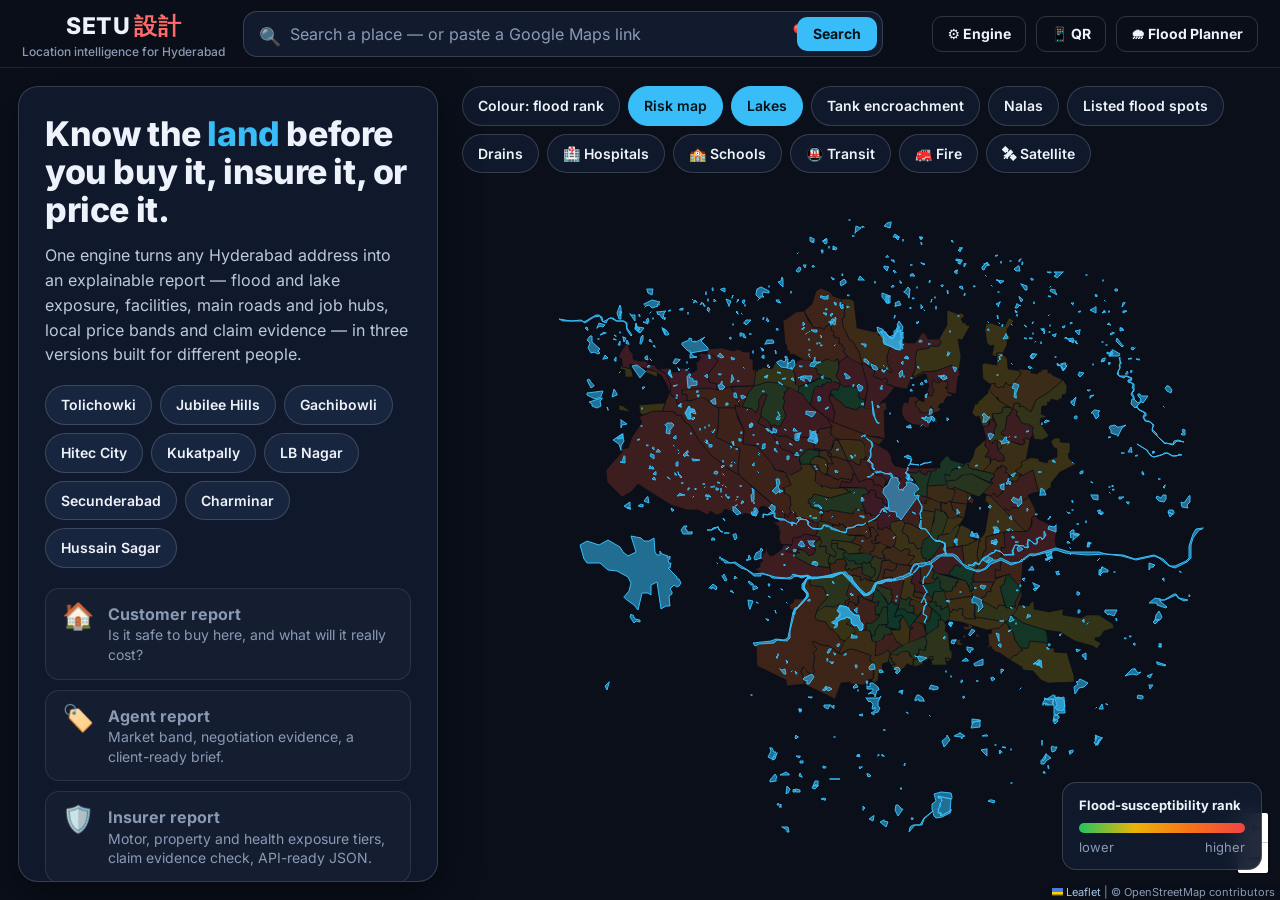
==== web/index.html @ fe23c9e9 "feat: SETU location-intelligence platform — three reports, open-data stack, imported rates - Custome" ====
<!DOCTYPE html>
<html lang="en">
<head>
<meta charset="utf-8">
<meta name="viewport" content="width=device-width, initial-scale=1">
<title>SETU — Location Intelligence for Hyderabad</title>
<meta name="description" content="Explainable flood, lake, facility and market-rate reports for any Hyderabad address — for buyers, agents and insurers.">
<link rel="stylesheet" href="vendor/leaflet.css">
<link rel="stylesheet" href="platform/styles.css">
</head>
<body>
<header class="topbar">
  <button class="logo" id="logo" aria-label="SETU home"><div><b>SETU<i>設計</i></b><span>Location intelligence for Hyderabad</span></div></button>
  <div class="search">
    <span class="ico">🔍</span>
    <input id="q" placeholder="Search a place — or paste a Google Maps link" autocomplete="off" aria-label="Search a location">
    <button class="sbtn loc" id="locBtn" title="Use my location" aria-label="Use my location">📍</button>
    <button class="sbtn go" id="goBtn">Search</button>
    <div class="sug" id="sug"></div>
  </div>
  <div class="actions">
    <button class="btn ghost sm" id="engBtn">⚙ Engine</button>
    <button class="btn ghost sm" id="qrBtn">📱 QR</button>
    <a class="btn ghost sm" href="planner.html">🌧 Flood Planner</a>
  </div>
</header>

<main class="screen">
  <div id="map" aria-label="Map"></div>
  <div class="maptools" id="maptools">
    <button class="chip" data-t="mode" data-mode="flood">Colour: flood rank</button>
    <button class="chip on" data-t="wards">Risk map</button>
    <button class="chip on" data-t="lakes">Lakes</button>
    <button class="chip" data-t="tanks">Tank encroachment</button>
    <button class="chip" data-t="nalas">Nalas</button>
    <button class="chip" data-t="spots">Listed flood spots</button>
    <button class="chip" data-t="drains">Drains</button>
    <button class="chip" data-t="hospital">🏥 Hospitals</button>
    <button class="chip" data-t="school">🏫 Schools</button>
    <button class="chip" data-t="metro">🚇 Transit</button>
    <button class="chip" data-t="fire">🚒 Fire</button>
    <button class="chip" data-t="sat">🛰 Satellite</button>
  </div>
  <div class="maplegend" id="maplegend"><b>Flood-susceptibility rank</b><div class="ramp"></div><div class="rr"><span>lower</span><span>higher</span></div></div>
  <aside class="dock" id="dock"></aside>
  <section class="report hide" id="report" aria-label="Report"></section>
</main>

<div class="modal" id="modal"><div class="mbox" id="mc"></div></div>
<div class="toast" id="toast" role="status"></div>

<script src="vendor/leaflet.js"></script>
<script src="vendor/qrcode.min.js"></script>
<script src="platform/engine.js"></script>
<script src="platform/charts.js"></script>
<script src="platform/map.js"></script>
<script src="platform/reports.js"></script>
<script src="platform/app.js"></script>
</body>
</html>
---- web/vendor/leaflet.css ----
/* required styles */

.leaflet-pane,
.leaflet-tile,
.leaflet-marker-icon,
.leaflet-marker-shadow,
.leaflet-tile-container,
.leaflet-pane > svg,
.leaflet-pane > canvas,
.leaflet-zoom-box,
.leaflet-image-layer,
.leaflet-layer {
	position: absolute;
	left: 0;
	top: 0;
	}
.leaflet-container {
	overflow: hidden;
	}
.leaflet-tile,
.leaflet-marker-icon,
.leaflet-marker-shadow {
	-webkit-user-select: none;
	   -moz-user-select: none;
	        user-select: none;
	  -webkit-user-drag: none;
	}
/* Prevents IE11 from highlighting tiles in blue */
.leaflet-tile::selection {
	background: transparent;
}
/* Safari renders non-retina tile on retina better with this, but Chrome is worse */
.leaflet-safari .leaflet-tile {
	image-rendering: -webkit-optimize-contrast;
	}
/* hack that prevents hw layers "stretching" when loading new tiles */
.leaflet-safari .leaflet-tile-container {
	width: 1600px;
	height: 1600px;
	-webkit-transform-origin: 0 0;
	}
.leaflet-marker-icon,
.leaflet-marker-shadow {
	display: block;
	}
/* .leaflet-container svg: reset svg max-width decleration shipped in Joomla! (joomla.org) 3.x */
/* .leaflet-container img: map is broken in FF if you have max-width: 100% on tiles */
.leaflet-container .leaflet-overlay-pane svg {
	max-width: none !important;
	max-height: none !important;
	}
.leaflet-container .leaflet-marker-pane img,
.leaflet-container .leaflet-shadow-pane img,
.leaflet-container .leaflet-tile-pane img,
.leaflet-container img.leaflet-image-layer,
.leaflet-container .leaflet-tile {
	max-width: none !important;
	max-height: none !important;
	width: auto;
	padding: 0;
	}

.leaflet-container img.leaflet-tile {
	/* See: https://bugs.chromium.org/p/chromium/issues/detail?id=600120 */
	mix-blend-mode: plus-lighter;
}

.leaflet-container.leaflet-touch-zoom {
	-ms-touch-action: pan-x pan-y;
	touch-action: pan-x pan-y;
	}
.leaflet-container.leaflet-touch-drag {
	-ms-touch-action: pinch-zoom;
	/* Fallback for FF which doesn't support pinch-zoom */
	touch-action: none;
	touch-action: pinch-zoom;
}
.leaflet-container.leaflet-touch-drag.leaflet-touch-zoom {
	-ms-touch-action: none;
	touch-action: none;
}
.leaflet-container {
	-webkit-tap-highlight-color: transparent;
}
.leaflet-container a {
	-webkit-tap-highlight-color: rgba(51, 181, 229, 0.4);
}
.leaflet-tile {
	filter: inherit;
	visibility: hidden;
	}
.leaflet-tile-loaded {
	visibility: inherit;
	}
.leaflet-zoom-box {
	width: 0;
	height: 0;
	-moz-box-sizing: border-box;
	     box-sizing: border-box;
	z-index: 800;
	}
/* workaround for https://bugzilla.mozilla.org/show_bug.cgi?id=888319 */
.leaflet-overlay-pane svg {
	-moz-user-select: none;
	}

.leaflet-pane         { z-index: 400; }

.leaflet-tile-pane    { z-index: 200; }
.leaflet-overlay-pane { z-index: 400; }
.leaflet-shadow-pane  { z-index: 500; }
.leaflet-marker-pane  { z-index: 600; }
.leaflet-tooltip-pane   { z-index: 650; }
.leaflet-popup-pane   { z-index: 700; }

.leaflet-map-pane canvas { z-index: 100; }
.leaflet-map-pane svg    { z-index: 200; }

.leaflet-vml-shape {
	width: 1px;
	height: 1px;
	}
.lvml {
	behavior: url(#default#VML);
	display: inline-block;
	position: absolute;
	}


/* control positioning */

.leaflet-control {
	position: relative;
	z-index: 800;
	pointer-events: visiblePainted; /* IE 9-10 doesn't have auto */
	pointer-events: auto;
	}
.leaflet-top,
.leaflet-bottom {
	position: absolute;
	z-index: 1000;
	pointer-events: none;
	}
.leaflet-top {
	top: 0;
	}
.leaflet-right {
	right: 0;
	}
.leaflet-bottom {
	bottom: 0;
	}
.leaflet-left {
	left: 0;
	}
.leaflet-control {
	float: left;
	clear: both;
	}
.leaflet-right .leaflet-control {
	float: right;
	}
.leaflet-top .leaflet-control {
	margin-top: 10px;
	}
.leaflet-bottom .leaflet-control {
	margin-bottom: 10px;
	}
.leaflet-left .leaflet-control {
	margin-left: 10px;
	}
.leaflet-right .leaflet-control {
	margin-right: 10px;
	}


/* zoom and fade animations */

.leaflet-fade-anim .leaflet-popup {
	opacity: 0;
	-webkit-transition: opacity 0.2s linear;
	   -moz-transition: opacity 0.2s linear;
	        transition: opacity 0.2s linear;
	}
.leaflet-fade-anim .leaflet-map-pane .leaflet-popup {
	opacity: 1;
	}
.leaflet-zoom-animated {
	-webkit-transform-origin: 0 0;
	    -ms-transform-origin: 0 0;
	        transform-origin: 0 0;
	}
svg.leaflet-zoom-animated {
	will-change: transform;
}

.leaflet-zoom-anim .leaflet-zoom-animated {
	-webkit-transition: -webkit-transform 0.25s cubic-bezier(0,0,0.25,1);
	   -moz-transition:    -moz-transform 0.25s cubic-bezier(0,0,0.25,1);
	        transition:         transform 0.25s cubic-bezier(0,0,0.25,1);
	}
.leaflet-zoom-anim .leaflet-tile,
.leaflet-pan-anim .leaflet-tile {
	-webkit-transition: none;
	   -moz-transition: none;
	        transition: none;
	}

.leaflet-zoom-anim .leaflet-zoom-hide {
	visibility: hidden;
	}


/* cursors */

.leaflet-interactive {
	cursor: pointer;
	}
.leaflet-grab {
	cursor: -webkit-grab;
	cursor:    -moz-grab;
	cursor:         grab;
	}
.leaflet-crosshair,
.leaflet-crosshair .leaflet-interactive {
	cursor: crosshair;
	}
.leaflet-popup-pane,
.leaflet-control {
	cursor: auto;
	}
.leaflet-dragging .leaflet-grab,
.leaflet-dragging .leaflet-grab .leaflet-interactive,
.leaflet-dragging .leaflet-marker-draggable {
	cursor: move;
	cursor: -webkit-grabbing;
	cursor:    -moz-grabbing;
	cursor:         grabbing;
	}

/* marker & overlays interactivity */
.leaflet-marker-icon,
.leaflet-marker-shadow,
.leaflet-image-layer,
.leaflet-pane > svg path,
.leaflet-tile-container {
	pointer-events: none;
	}

.leaflet-marker-icon.leaflet-interactive,
.leaflet-image-layer.leaflet-interactive,
.leaflet-pane > svg path.leaflet-interactive,
svg.leaflet-image-layer.leaflet-interactive path {
	pointer-events: visiblePainted; /* IE 9-10 doesn't have auto */
	pointer-events: auto;
	}

/* visual tweaks */

.leaflet-container {
	background: #ddd;
	outline-offset: 1px;
	}
.leaflet-container a {
	color: #0078A8;
	}
.leaflet-zoom-box {
	border: 2px dotted #38f;
	background: rgba(255,255,255,0.5);
	}


/* general typography */
.leaflet-container {
	font-family: "Helvetica Neue", Arial, Helvetica, sans-serif;
	font-size: 12px;
	font-size: 0.75rem;
	line-height: 1.5;
	}


/* general toolbar styles */

.leaflet-bar {
	box-shadow: 0 1px 5px rgba(0,0,0,0.65);
	border-radius: 4px;
	}
.leaflet-bar a {
	background-color: #fff;
	border-bottom: 1px solid #ccc;
	width: 26px;
	height: 26px;
	line-height: 26px;
	display: block;
	text-align: center;
	text-decoration: none;
	color: black;
	}
.leaflet-bar a,
.leaflet-control-layers-toggle {
	background-position: 50% 50%;
	background-repeat: no-repeat;
	display: block;
	}
.leaflet-bar a:hover,
.leaflet-bar a:focus {
	background-color: #f4f4f4;
	}
.leaflet-bar a:first-child {
	border-top-left-radius: 4px;
	border-top-right-radius: 4px;
	}
.leaflet-bar a:last-child {
	border-bottom-left-radius: 4px;
	border-bottom-right-radius: 4px;
	border-bottom: none;
	}
.leaflet-bar a.leaflet-disabled {
	cursor: default;
	background-color: #f4f4f4;
	color: #bbb;
	}

.leaflet-touch .leaflet-bar a {
	width: 30px;
	height: 30px;
	line-height: 30px;
	}
.leaflet-touch .leaflet-bar a:first-child {
	border-top-left-radius: 2px;
	border-top-right-radius: 2px;
	}
.leaflet-touch .leaflet-bar a:last-child {
	border-bottom-left-radius: 2px;
	border-bottom-right-radius: 2px;
	}

/* zoom control */

.leaflet-control-zoom-in,
.leaflet-control-zoom-out {
	font: bold 18px 'Lucida Console', Monaco, monospace;
	text-indent: 1px;
	}

.leaflet-touch .leaflet-control-zoom-in, .leaflet-touch .leaflet-control-zoom-out  {
	font-size: 22px;
	}


/* layers control */

.leaflet-control-layers {
	box-shadow: 0 1px 5px rgba(0,0,0,0.4);
	background: #fff;
	border-radius: 5px;
	}
.leaflet-control-layers-toggle {
	background-image: url(images/layers.png);
	width: 36px;
	height: 36px;
	}
.leaflet-retina .leaflet-control-layers-toggle {
	background-image: url(images/layers-2x.png);
	background-size: 26px 26px;
	}
.leaflet-touch .leaflet-control-layers-toggle {
	width: 44px;
	height: 44px;
	}
.leaflet-control-layers .leaflet-control-layers-list,
.leaflet-control-layers-expanded .leaflet-control-layers-toggle {
	display: none;
	}
.leaflet-control-layers-expanded .leaflet-control-layers-list {
	display: block;
	position: relative;
	}
.leaflet-control-layers-expanded {
	padding: 6px 10px 6px 6px;
	color: #333;
	background: #fff;
	}
.leaflet-control-layers-scrollbar {
	overflow-y: scroll;
	overflow-x: hidden;
	padding-right: 5px;
	}
.leaflet-control-layers-selector {
	margin-top: 2px;
	position: relative;
	top: 1px;
	}
.leaflet-control-layers label {
	display: block;
	font-size: 13px;
	font-size: 1.08333em;
	}
.leaflet-control-layers-separator {
	height: 0;
	border-top: 1px solid #ddd;
	margin: 5px -10px 5px -6px;
	}

/* Default icon URLs */
.leaflet-default-icon-path { /* used only in path-guessing heuristic, see L.Icon.Default */
	background-image: url(images/marker-icon.png);
	}


/* attribution and scale controls */

.leaflet-container .leaflet-control-attribution {
	background: #fff;
	background: rgba(255, 255, 255, 0.8);
	margin: 0;
	}
.leaflet-control-attribution,
.leaflet-control-scale-line {
	padding: 0 5px;
	color: #333;
	line-height: 1.4;
	}
.leaflet-control-attribution a {
	text-decoration: none;
	}
.leaflet-control-attribution a:hover,
.leaflet-control-attribution a:focus {
	text-decoration: underline;
	}
.leaflet-attribution-flag {
	display: inline !important;
	vertical-align: baseline !important;
	width: 1em;
	height: 0.6669em;
	}
.leaflet-left .leaflet-control-scale {
	margin-left: 5px;
	}
.leaflet-bottom .leaflet-control-scale {
	margin-bottom: 5px;
	}
.leaflet-control-scale-line {
	border: 2px solid #777;
	border-top: none;
	line-height: 1.1;
	padding: 2px 5px 1px;
	white-space: nowrap;
	-moz-box-sizing: border-box;
	     box-sizing: border-box;
	background: rgba(255, 255, 255, 0.8);
	text-shadow: 1px 1px #fff;
	}
.leaflet-control-scale-line:not(:first-child) {
	border-top: 2px solid #777;
	border-bottom: none;
	margin-top: -2px;
	}
.leaflet-control-scale-line:not(:first-child):not(:last-child) {
	border-bottom: 2px solid #777;
	}

.leaflet-touch .leaflet-control-attribution,
.leaflet-touch .leaflet-control-layers,
.leaflet-touch .leaflet-bar {
	box-shadow: none;
	}
.leaflet-touch .leaflet-control-layers,
.leaflet-touch .leaflet-bar {
	border: 2px solid rgba(0,0,0,0.2);
	background-clip: padding-box;
	}


/* popup */

.leaflet-popup {
	position: absolute;
	text-align: center;
	margin-bottom: 20px;
	}
.leaflet-popup-content-wrapper {
	padding: 1px;
	text-align: left;
	border-radius: 12px;
	}
.leaflet-popup-content {
	margin: 13px 24px 13px 20px;
	line-height: 1.3;
	font-size: 13px;
	font-size: 1.08333em;
	min-height: 1px;
	}
.leaflet-popup-content p {
	margin: 17px 0;
	margin: 1.3em 0;
	}
.leaflet-popup-tip-container {
	width: 40px;
	height: 20px;
	position: absolute;
	left: 50%;
	margin-top: -1px;
	margin-left: -20px;
	overflow: hidden;
	pointer-events: none;
	}
.leaflet-popup-tip {
	width: 17px;
	height: 17px;
	padding: 1px;

	margin: -10px auto 0;
	pointer-events: auto;

	-webkit-transform: rotate(45deg);
	   -moz-transform: rotate(45deg);
	    -ms-transform: rotate(45deg);
	        transform: rotate(45deg);
	}
.leaflet-popup-content-wrapper,
.leaflet-popup-tip {
	background: white;
	color: #333;
	box-shadow: 0 3px 14px rgba(0,0,0,0.4);
	}
.leaflet-container a.leaflet-popup-close-button {
	position: absolute;
	top: 0;
	right: 0;
	border: none;
	text-align: center;
	width: 24px;
	height: 24px;
	font: 16px/24px Tahoma, Verdana, sans-serif;
	color: #757575;
	text-decoration: none;
	background: transparent;
	}
.leaflet-container a.leaflet-popup-close-button:hover,
.leaflet-container a.leaflet-popup-close-button:focus {
	color: #585858;
	}
.leaflet-popup-scrolled {
	overflow: auto;
	}

.leaflet-oldie .leaflet-popup-content-wrapper {
	-ms-zoom: 1;
	}
.leaflet-oldie .leaflet-popup-tip {
	width: 24px;
	margin: 0 auto;

	-ms-filter: "progid:DXImageTransform.Microsoft.Matrix(M11=0.70710678, M12=0.70710678, M21=-0.70710678, M22=0.70710678)";
	filter: progid:DXImageTransform.Microsoft.Matrix(M11=0.70710678, M12=0.70710678, M21=-0.70710678, M22=0.70710678);
	}

.leaflet-oldie .leaflet-control-zoom,
.leaflet-oldie .leaflet-control-layers,
.leaflet-oldie .leaflet-popup-content-wrapper,
.leaflet-oldie .leaflet-popup-tip {
	border: 1px solid #999;
	}


/* div icon */

.leaflet-div-icon {
	background: #fff;
	border: 1px solid #666;
	}


/* Tooltip */
/* Base styles for the element that has a tooltip */
.leaflet-tooltip {
	position: absolute;
	padding: 6px;
	background-color: #fff;
	border: 1px solid #fff;
	border-radius: 3px;
	color: #222;
	white-space: nowrap;
	-webkit-user-select: none;
	-moz-user-select: none;
	-ms-user-select: none;
	user-select: none;
	pointer-events: none;
	box-shadow: 0 1px 3px rgba(0,0,0,0.4);
	}
.leaflet-tooltip.leaflet-interactive {
	cursor: pointer;
	pointer-events: auto;
	}
.leaflet-tooltip-top:before,
.leaflet-tooltip-bottom:before,
.leaflet-tooltip-left:before,
.leaflet-tooltip-right:before {
	position: absolute;
	pointer-events: none;
	border: 6px solid transparent;
	background: transparent;
	content: "";
	}

/* Directions */

.leaflet-tooltip-bottom {
	margin-top: 6px;
}
.leaflet-tooltip-top {
	margin-top: -6px;
}
.leaflet-tooltip-bottom:before,
.leaflet-tooltip-top:before {
	left: 50%;
	margin-left: -6px;
	}
.leaflet-tooltip-top:before {
	bottom: 0;
	margin-bottom: -12px;
	border-top-color: #fff;
	}
.leaflet-tooltip-bottom:before {
	top: 0;
	margin-top: -12px;
	margin-left: -6px;
	border-bottom-color: #fff;
	}
.leaflet-tooltip-left {
	margin-left: -6px;
}
.leaflet-tooltip-right {
	margin-left: 6px;
}
.leaflet-tooltip-left:before,
.leaflet-tooltip-right:before {
	top: 50%;
	margin-top: -6px;
	}
.leaflet-tooltip-left:before {
	right: 0;
	margin-right: -12px;
	border-left-color: #fff;
	}
.leaflet-tooltip-right:before {
	left: 0;
	margin-left: -12px;
	border-right-color: #fff;
	}

/* Printing */

@media print {
	/* Prevent printers from removing background-images of controls. */
	.leaflet-control {
		-webkit-print-color-adjust: exact;
		print-color-adjust: exact;
		}
	}
---- web/platform/styles.css ----
@font-face{font-family:'Inter';font-style:normal;font-weight:100 900;font-display:swap;src:url(../vendor/fonts/inter-latin.woff2) format('woff2')}
:root{
  --bg:#0a0f1a;--bg2:#0e1524;--surface:#121b2e;--surface2:#18253f;--surface3:#1e2d4a;
  --line:rgba(255,255,255,.09);--line2:rgba(255,255,255,.16);
  --text:#eef3fb;--text2:#bcc8dc;--muted:#8a9ab5;
  --accent:#38bdf8;--accent-d:#0ea5e9;--brand:#ff6b6b;
  --a:#22c55e;--b:#a3e635;--c:#eab308;--d:#f97316;--e:#ef4444;
  --shadow:0 12px 40px rgba(0,0,0,.45);--r:16px;--r2:12px;
  --font:'Inter',system-ui,-apple-system,'Segoe UI',Roboto,sans-serif;
}
*{box-sizing:border-box;margin:0;padding:0}
html,body{height:100%}
body{background:var(--bg);color:var(--text);font-family:var(--font);font-size:16px;line-height:1.55;-webkit-font-smoothing:antialiased;overflow:hidden}
button,input,select,textarea{font:inherit;color:inherit}
a{color:var(--accent)}
.tnum{font-variant-numeric:tabular-nums}
.hide{display:none!important}

/* ---------- top bar ---------- */
.topbar{height:68px;display:flex;align-items:center;gap:18px;padding:0 22px;background:rgba(10,15,26,.92);backdrop-filter:blur(14px);border-bottom:1px solid var(--line);position:relative;z-index:50}
.logo{display:flex;align-items:center;gap:10px;text-decoration:none;color:var(--text);flex-shrink:0;cursor:pointer;background:none;border:none}
.logo b{font-size:23px;font-weight:800;letter-spacing:.5px}
.logo b i{font-style:normal;color:var(--brand);font-weight:600;margin-left:4px}
.logo span{display:block;font-size:12px;color:var(--muted);font-weight:500;line-height:1.1}
.search{position:relative;flex:1;max-width:640px}
.search input{width:100%;height:46px;border-radius:14px;border:1px solid var(--line2);background:var(--surface);padding:0 108px 0 46px;font-size:16px;transition:border-color .15s,box-shadow .15s}
.search input::placeholder{color:var(--muted)}
.search input:focus{outline:none;border-color:var(--accent);box-shadow:0 0 0 4px rgba(56,189,248,.16)}
.search .ico{position:absolute;left:16px;top:12px;font-size:18px;opacity:.75}
.search .sbtn{position:absolute;top:6px;height:34px;border:none;border-radius:10px;cursor:pointer;font-weight:700;font-size:14px}
.search .go{right:6px;background:var(--accent);color:#04121b;padding:0 16px}
.search .loc{right:68px;background:transparent;font-size:18px;width:34px}
.sug{position:absolute;left:0;right:0;top:calc(100% + 8px);background:var(--surface);border:1px solid var(--line2);border-radius:14px;box-shadow:var(--shadow);overflow:hidden;display:none;z-index:60}
.sug.show{display:block}
.sughint{padding:12px 16px;font-size:13.5px;color:var(--c);background:rgba(234,179,8,.08);border-bottom:1px solid var(--line);line-height:1.45}
.sug button{display:flex;width:100%;justify-content:space-between;gap:12px;align-items:baseline;padding:12px 16px;border:none;background:none;text-align:left;cursor:pointer;border-bottom:1px solid var(--line)}
.sug button:last-child{border-bottom:none}
.sug button:hover,.sug button.on{background:var(--surface2)}
.sug .m{font-weight:600;font-size:15px}.sug .s{color:var(--muted);font-size:13px;white-space:nowrap;overflow:hidden;text-overflow:ellipsis;max-width:55%}
.actions{display:flex;gap:10px;margin-left:auto}
.btn{display:inline-flex;align-items:center;justify-content:center;gap:8px;height:44px;padding:0 20px;border-radius:12px;border:1px solid transparent;background:var(--accent);color:#04121b;font-weight:700;font-size:15px;cursor:pointer;text-decoration:none;transition:transform .12s,filter .15s,background .15s;white-space:nowrap}
.btn:hover{filter:brightness(1.08);transform:translateY(-1px)}
.btn:active{transform:none}
.btn.ghost{background:transparent;color:var(--text);border-color:var(--line2)}
.btn.ghost:hover{background:var(--surface2)}
.btn.pay{background:linear-gradient(135deg,#22c55e,#16a34a);color:#04140a}
.btn.sm{height:36px;padding:0 14px;font-size:14px;border-radius:10px}
.btn.block{width:100%}
.btn[disabled]{opacity:.5;pointer-events:none}

/* ---------- explore screen ---------- */
.screen{height:calc(100vh - 68px);position:relative}
#map{position:absolute;inset:0;background:#0a0f1a;z-index:0;isolation:isolate}
.leaflet-container{background:#0a0f1a;font-family:var(--font)}
.leaflet-tile-pane{filter:invert(1) hue-rotate(180deg) brightness(.85) contrast(.95) saturate(.75)}
.leaflet-tile-pane.sat{filter:none}
.leaflet-control-attribution{background:rgba(10,15,26,.75)!important;color:#8a9ab5!important;font-size:11px!important}
.leaflet-control-attribution a{color:#a5c4e6!important}
.leaflet-tooltip{background:rgba(8,14,26,.94);color:#fff;border:1px solid rgba(56,189,248,.6);border-radius:9px;font-size:13px;font-weight:600;padding:6px 10px;box-shadow:none}
.leaflet-tooltip:before{display:none}
.pin{width:30px;height:30px;border-radius:50% 50% 50% 0;background:var(--accent);transform:rotate(-45deg);border:3px solid #fff;box-shadow:0 6px 18px rgba(0,0,0,.55);position:relative}
.pin::after{content:'';position:absolute;inset:7px;background:#04121b;border-radius:50%}
.gtip{position:absolute;pointer-events:none;background:rgba(8,14,26,.94);border:1px solid rgba(56,189,248,.6);border-radius:9px;padding:6px 10px;font-size:13px;font-weight:600;z-index:5;display:none;white-space:nowrap}

.dock{position:absolute;left:18px;top:18px;bottom:18px;width:420px;z-index:20;display:flex;flex-direction:column;gap:14px;pointer-events:none}
.dock>*{pointer-events:auto}
.panel{background:rgba(18,27,46,.94);backdrop-filter:blur(16px);border:1px solid var(--line2);border-radius:20px;box-shadow:var(--shadow);overflow:hidden}
.panel.scroll{overflow-y:auto;max-height:100%}
.panel.scroll::-webkit-scrollbar{width:8px}.panel.scroll::-webkit-scrollbar-thumb{background:#2a3b5c;border-radius:6px}
.intro{padding:28px 26px}
.intro h1{font-size:34px;line-height:1.12;font-weight:800;letter-spacing:-.4px;margin-bottom:14px}
.intro h1 em{font-style:normal;color:var(--accent)}
.intro p{color:var(--text2);font-size:16px;margin-bottom:18px}
.chips{display:flex;flex-wrap:wrap;gap:8px}
.chip{border:1px solid var(--line2);background:var(--surface2);color:var(--text);border-radius:999px;padding:8px 15px;font-size:14px;font-weight:600;cursor:pointer;transition:border-color .15s,background .15s}
.chip:hover{border-color:var(--accent);background:var(--surface3)}
.chip.on{background:var(--accent);border-color:var(--accent);color:#04121b}
.who{display:grid;gap:10px;margin-top:20px}
.who div{display:flex;gap:14px;align-items:flex-start;padding:14px 16px;border:1px solid var(--line);border-radius:14px;background:rgba(255,255,255,.025)}
.who .e{font-size:26px;line-height:1}
.who b{display:block;font-size:16px}.who span{color:var(--muted);font-size:14px;line-height:1.4}

.lc{padding:24px 24px 22px}
.lc .eyebrow{color:var(--muted);font-size:13px;font-weight:600;letter-spacing:.06em;text-transform:uppercase}
.lc h2{font-size:26px;line-height:1.2;font-weight:800;margin:6px 0 4px;letter-spacing:-.2px}
.lc .sub{color:var(--text2);font-size:15px}
.lc .row{display:grid;grid-template-columns:repeat(3,1fr);gap:10px;margin:20px 0}
.kpi{background:var(--surface2);border:1px solid var(--line);border-radius:14px;padding:14px 12px;text-align:center}
.kpi .l{font-size:12.5px;color:var(--muted);font-weight:600;letter-spacing:.04em;text-transform:uppercase}
.kpi .v{font-size:32px;font-weight:800;line-height:1.15;margin:4px 0 2px}
.kpi .t{font-size:13.5px;color:var(--text2)}
.kpi .v.sm{font-size:26px;padding-top:4px}
.reports{display:grid;gap:10px;margin-top:6px}
.rbtn{display:flex;align-items:center;gap:14px;padding:15px 16px;border-radius:14px;border:1px solid var(--line2);background:var(--surface2);cursor:pointer;text-align:left;transition:border-color .15s,transform .12s,background .15s;width:100%}
.rbtn:hover{border-color:var(--accent);background:var(--surface3);transform:translateY(-1px)}
.rbtn .e{font-size:28px;width:44px;height:44px;border-radius:12px;background:rgba(56,189,248,.12);display:grid;place-items:center;flex-shrink:0}
.rbtn b{display:block;font-size:17px}.rbtn span{font-size:14px;color:var(--muted)}
.rbtn .p{margin-left:auto;font-weight:800;font-size:16px;color:var(--accent);white-space:nowrap}
.maptools{position:absolute;left:462px;right:18px;top:18px;z-index:20;display:flex;gap:8px;flex-wrap:wrap;justify-content:flex-start}
.maptools .chip{background:rgba(18,27,46,.92);backdrop-filter:blur(10px)}
.maptools .chip.on{background:var(--accent);border-color:var(--accent);color:#04121b}
.maplegend{position:absolute;right:18px;bottom:30px;z-index:20;background:rgba(18,27,46,.92);backdrop-filter:blur(10px);border:1px solid var(--line2);border-radius:14px;padding:12px 16px;font-size:13px;min-width:200px}
.maplegend .ramp{height:10px;border-radius:5px;background:linear-gradient(90deg,#22c55e,#eab308,#f97316,#ef4444);margin:8px 0 4px}
.maplegend .rr{display:flex;justify-content:space-between;color:var(--muted)}
.src-note{font-size:12.5px;color:var(--muted);margin-top:14px;display:flex;gap:6px;align-items:center}
.dot{width:8px;height:8px;border-radius:50%;display:inline-block}
.tA{color:var(--a)}.tB{color:var(--b)}.tC{color:var(--c)}.tD{color:var(--d)}.tE{color:var(--e)}
.bgA{background:var(--a)}.bgB{background:var(--b)}.bgC{background:var(--c)}.bgD{background:var(--d)}.bgE{background:var(--e)}

/* ---------- report screen ---------- */
.report{position:absolute;inset:0;background:var(--bg);overflow-y:auto;z-index:40}
.report::-webkit-scrollbar{width:10px}.report::-webkit-scrollbar-thumb{background:#2a3b5c;border-radius:6px}
.rhead{position:sticky;top:0;z-index:30;background:var(--bg);border-bottom:1px solid var(--line)}
.rhead .rin{max-width:1240px;margin:0 auto;padding:14px 28px;display:flex;align-items:center;gap:20px;flex-wrap:wrap}
.rhead h1{font-size:21px;font-weight:800;line-height:1.2}
.rhead .loc{color:var(--muted);font-size:14px}
.tabs{display:flex;gap:6px;background:var(--surface);border:1px solid var(--line);border-radius:14px;padding:5px;margin-left:auto}
.tabs button{border:none;background:none;padding:10px 20px;border-radius:10px;font-size:15px;font-weight:700;color:var(--muted);cursor:pointer;transition:background .15s,color .15s;white-space:nowrap}
.tabs button:hover{color:var(--text)}
.tabs button.on{background:var(--accent);color:#04121b}
.rbody{max-width:1240px;margin:0 auto;padding:28px 28px 90px}
.hero{display:grid;grid-template-columns:1.25fr 1fr;gap:22px;margin-bottom:22px}
.card{background:var(--surface);border:1px solid var(--line);border-radius:var(--r);padding:24px 26px}
.card.flat{background:transparent}
.card h3{font-size:19px;font-weight:800;margin-bottom:4px;letter-spacing:-.1px}
.card .lead{color:var(--muted);font-size:14.5px;margin-bottom:18px}
.grid2{display:grid;grid-template-columns:1fr 1fr;gap:22px;margin-bottom:22px}
.grid3{display:grid;grid-template-columns:repeat(3,1fr);gap:16px;margin-bottom:22px}
.verdict{border-radius:var(--r);padding:26px 28px;border:1px solid;display:flex;flex-direction:column;justify-content:center}
.verdict.green{background:linear-gradient(135deg,rgba(34,197,94,.14),rgba(34,197,94,.04));border-color:rgba(34,197,94,.5)}
.verdict.amber{background:linear-gradient(135deg,rgba(234,179,8,.14),rgba(234,179,8,.04));border-color:rgba(234,179,8,.5)}
.verdict.red{background:linear-gradient(135deg,rgba(239,68,68,.16),rgba(239,68,68,.04));border-color:rgba(239,68,68,.55)}
.verdict>.k{font-size:13px;font-weight:700;letter-spacing:.08em;text-transform:uppercase;color:var(--text2)}
.verdict h2{font-size:38px;line-height:1.1;font-weight:800;margin:8px 0 10px;letter-spacing:-.6px}
.verdict.green h2{color:var(--a)}.verdict.amber h2{color:var(--c)}.verdict.red h2{color:var(--e)}
.verdict p{font-size:17px;color:var(--text);max-width:560px}
.gaugebox{display:flex;flex-direction:column;align-items:center;justify-content:center;text-align:center}
.gaugebox svg{width:100%;max-width:340px;height:auto}
.gaugebox .cap{font-size:14px;color:var(--muted);margin-top:4px}
.kv{display:flex;justify-content:space-between;gap:16px;padding:11px 0;border-bottom:1px solid var(--line);font-size:15.5px}
.kv:last-child{border-bottom:none}
.kv .k{color:var(--text2)}.kv .v{font-weight:700;text-align:right}
.flag{display:flex;gap:14px;padding:16px 0;border-bottom:1px solid var(--line)}
.flag:last-child{border-bottom:none;padding-bottom:0}.flag:first-child{padding-top:0}
.flag .ic{width:36px;height:36px;border-radius:10px;display:grid;place-items:center;flex-shrink:0;font-size:18px}
.flag .ic.red{background:rgba(239,68,68,.15)}.flag .ic.amber{background:rgba(234,179,8,.15)}.flag .ic.green{background:rgba(34,197,94,.15)}
.flag b{font-size:16.5px;display:block;margin-bottom:2px}.flag p{font-size:15px;color:var(--text2)}
.frow{padding:14px 0;border-bottom:1px solid var(--line)}.frow:last-child{border-bottom:none}
.frow .t{display:flex;justify-content:space-between;align-items:center;gap:12px;font-size:15.5px;font-weight:700}
.bar{height:9px;border-radius:6px;background:var(--surface3);margin:9px 0 7px;overflow:hidden}
.bar i{display:block;height:100%;border-radius:6px;background:linear-gradient(90deg,var(--a),var(--c),var(--d),var(--e))}
.bar.good i{background:linear-gradient(90deg,var(--e),var(--c),var(--a))}
.frow .n{font-size:14px;color:var(--muted);line-height:1.45}
.frow .n em{font-style:normal;color:#9db0cf}
.st{font-size:11.5px;font-weight:700;letter-spacing:.05em;text-transform:uppercase;padding:3px 9px;border-radius:999px;border:1px solid;white-space:nowrap}
.st.validated{color:var(--a);border-color:rgba(34,197,94,.55)}.st.modelled{color:var(--accent);border-color:rgba(56,189,248,.55)}.st.indicative{color:var(--c);border-color:rgba(234,179,8,.55)}
.st.official{color:#c4b5fd;border-color:rgba(167,139,250,.6)}
.legend-note{font-size:13.5px;color:var(--muted);margin-top:14px;line-height:1.5}
.fac{display:grid;grid-template-columns:34px 1fr auto;gap:2px 14px;align-items:center;padding:11px 0;border-bottom:1px solid var(--line)}
.fac:last-child{border-bottom:none}
.fac .ic{font-size:21px;grid-row:1/3}.fac .a{font-weight:600;font-size:15.5px}.fac .d{font-weight:800;font-size:16px;color:var(--accent)}.fac .n{grid-column:2/4;font-size:13.5px;color:var(--muted)}
.tiersrow{display:grid;grid-template-columns:repeat(3,1fr);gap:16px;margin-bottom:22px}
.tier{background:var(--surface);border:1px solid var(--line);border-radius:var(--r);padding:20px;text-align:center}
.tier .l{font-size:13px;color:var(--muted);font-weight:700;letter-spacing:.06em;text-transform:uppercase}
.tier .big{font-size:64px;font-weight:900;line-height:1.05;margin:6px 0 2px}
.tier .t{font-size:15.5px;font-weight:600}.tier .x{font-size:13.5px;color:var(--muted);margin-top:6px}
.callout{border-radius:14px;padding:16px 18px;font-size:15px;border:1px solid var(--line2);background:rgba(56,189,248,.07);color:var(--text2);line-height:1.55}
.callout b{color:var(--text)}
.callout.warn{background:rgba(234,179,8,.08);border-color:rgba(234,179,8,.4)}
.in{width:100%;height:46px;border-radius:12px;border:1px solid var(--line2);background:var(--bg2);padding:0 14px;font-size:16px}
.in:focus{outline:none;border-color:var(--accent);box-shadow:0 0 0 4px rgba(56,189,248,.14)}
select.in{padding-right:8px}
label.f{display:block;font-size:13.5px;font-weight:600;color:var(--text2);margin:14px 0 6px}
.row2{display:grid;grid-template-columns:1fr 1fr;gap:14px}
.row3{display:grid;grid-template-columns:1fr 1fr 1fr;gap:14px}
.result{border-radius:14px;padding:18px 20px;margin-top:18px;border:1px solid}
.result.green{background:rgba(34,197,94,.09);border-color:rgba(34,197,94,.5)}.result.amber{background:rgba(234,179,8,.09);border-color:rgba(234,179,8,.5)}.result.red{background:rgba(239,68,68,.1);border-color:rgba(239,68,68,.55)}
.result h4{font-size:20px;font-weight:800;margin-bottom:8px}
.result .ck{display:flex;gap:10px;padding:5px 0;font-size:15px}
.cost{width:100%;border-collapse:collapse;font-size:15.5px;margin-top:6px}
.cost td{padding:10px 0;border-bottom:1px solid var(--line)}.cost td:last-child{text-align:right;font-weight:700}
.cost tr.total td{border-top:2px solid var(--line2);border-bottom:none;font-size:18px;font-weight:800;padding-top:14px}
.ai{background:linear-gradient(180deg,rgba(56,189,248,.10),rgba(56,189,248,.03));border:1px solid rgba(56,189,248,.5);border-radius:var(--r);padding:24px 26px}
.ai h3{color:var(--accent)}
.quick{display:flex;gap:8px;flex-wrap:wrap;margin:10px 0 14px}
.quick button{padding:9px 15px;border-radius:999px;border:1px solid var(--line2);background:rgba(0,0,0,.2);font-size:14px;font-weight:600;cursor:pointer}
.quick button:hover{border-color:var(--accent)}
.airow{display:flex;gap:10px}
.airow .in{flex:1}
.aians{margin-top:16px;font-size:16px;line-height:1.7;color:var(--text);white-space:pre-wrap;display:none;background:rgba(0,0,0,.2);border-radius:12px;padding:16px 18px}
.aians.show{display:block}.aians.think{color:var(--muted);font-style:italic;animation:pulse 1.3s ease-in-out infinite}
@keyframes pulse{50%{opacity:.5}}
.lock{position:relative;margin-bottom:22px}
.lock>.blur{filter:blur(8px);pointer-events:none;user-select:none;opacity:.5;max-height:520px;overflow:hidden}
.lock>.over{position:absolute;inset:0;z-index:5;display:flex;flex-direction:column;align-items:center;justify-content:center;gap:12px;text-align:center;padding:24px;background:linear-gradient(180deg,rgba(10,15,26,.1),rgba(10,15,26,.82) 40%)}
.over h3{font-size:26px;font-weight:800}.over p{max-width:520px;color:var(--text2);font-size:16px}
.price-pill{font-size:15px;color:var(--muted)}
.price-pill b{color:var(--text);font-size:22px}
.footnote{font-size:13.5px;color:var(--muted);line-height:1.6;margin-top:30px;padding-top:18px;border-top:1px solid var(--line)}
.code{background:#070b14;border:1px solid var(--line2);border-radius:12px;padding:16px 18px;font-family:ui-monospace,SFMono-Regular,Menlo,Consolas,monospace;font-size:13.5px;line-height:1.55;overflow:auto;color:#cde3ff;white-space:pre}
.seg{display:inline-flex;background:var(--surface);border:1px solid var(--line);border-radius:12px;padding:4px;gap:4px;margin-bottom:18px}
.seg button{border:none;background:none;padding:9px 18px;border-radius:9px;font-weight:700;font-size:14.5px;color:var(--muted);cursor:pointer}
.seg button.on{background:var(--surface3);color:var(--text)}
.chartwrap svg{width:100%;height:auto;display:block;max-height:400px}
.chartwrap text{font-family:var(--font)}
.fc{display:grid;grid-template-columns:repeat(7,1fr);gap:10px;align-items:end}
.fc div{text-align:center;font-size:13px;color:var(--muted)}
.fc .col{height:120px;display:flex;flex-direction:column;justify-content:flex-end;align-items:center;gap:4px}
.fc .col i{width:70%;border-radius:8px 8px 3px 3px;background:var(--accent);min-height:4px;display:block}
.fc b{display:block;color:var(--text);font-size:15px}
.pillrow{display:flex;gap:8px;flex-wrap:wrap}
.tag{font-size:13px;font-weight:600;padding:5px 11px;border-radius:999px;background:var(--surface2);border:1px solid var(--line);color:var(--text2)}
.printonly{display:none}

/* ---------- modal + toast ---------- */
.modal{position:fixed;inset:0;background:rgba(3,7,14,.72);backdrop-filter:blur(6px);display:none;align-items:center;justify-content:center;z-index:200;padding:20px}
.modal.show{display:flex}
.mbox{background:var(--surface);border:1px solid var(--line2);border-radius:22px;padding:32px;max-width:680px;width:100%;max-height:88vh;overflow-y:auto;box-shadow:var(--shadow);position:relative}
.mbox h2{font-size:26px;font-weight:800;margin-bottom:8px}
.mbox p,.mbox li{color:var(--text2);font-size:16px;line-height:1.65;margin:8px 0}
.mbox ul{padding-left:22px}
.mbox .x{position:absolute;right:20px;top:16px;cursor:pointer;font-size:28px;color:var(--muted);background:none;border:none;line-height:1}
.mbox h4{margin-top:18px;font-size:13px;letter-spacing:.07em;text-transform:uppercase;color:var(--muted)}
.toast{position:fixed;left:50%;bottom:28px;transform:translateX(-50%);background:var(--surface3);border:1px solid var(--accent);border-radius:12px;padding:12px 20px;font-size:15px;font-weight:600;z-index:300;display:none;box-shadow:var(--shadow)}
.toast.show{display:block}
.spin{width:18px;height:18px;border-radius:50%;border:3px solid var(--line2);border-top-color:var(--accent);animation:sp 1s linear infinite;display:inline-block;vertical-align:-3px}
@keyframes sp{to{transform:rotate(360deg)}}

/* ---------- responsive ---------- */
@media (max-width:1000px){
  body{overflow:auto}
  .maptools{left:10px;right:10px;top:10px;max-width:none;flex-wrap:nowrap;overflow-x:auto;justify-content:flex-start;padding-bottom:4px;scrollbar-width:none}
  .maptools::-webkit-scrollbar{display:none}
  .maptools .chip{flex-shrink:0;font-size:13px;padding:7px 12px}
  .kpi .v{font-size:26px}.kpi .v.sm{font-size:21px}.lc{padding:20px 16px}.lc h2{font-size:22px}
  .search input{font-size:15px;padding-right:100px}
  .topbar{height:auto;flex-wrap:wrap;padding:12px 14px;gap:10px}
  .logo span{display:none}
  .search{order:3;flex-basis:100%;max-width:none}
  .actions{margin-left:auto}.actions .btn{height:40px;padding:0 12px;font-size:14px}
  .screen{height:auto;min-height:calc(100vh - 120px)}
  #map{position:relative;height:50vh;inset:auto}
  .dock{position:relative;left:auto;top:auto;bottom:auto;width:auto;padding:14px;margin-top:-30px}
  .maptools{top:10px;right:10px;max-width:90%}.maplegend{display:none}
  .intro{padding:22px 18px}.intro h1{font-size:28px}
  .report{top:0;position:fixed;z-index:120}
  .rbody{padding:18px 16px 80px}.rhead .rin{padding:12px 16px}
  .rhead .rin{gap:10px}.rhead .rin>:nth-child(2){flex:1;order:2;min-width:0}.rhead .rin>:nth-child(3){order:5}.rhead .rin>:nth-child(4){order:3}.rhead h1{font-size:17px}.rhead .loc{display:none}
  .tabs{margin-left:0;width:100%}.tabs button{flex:1;padding:10px 6px;font-size:14px}
  .hero,.grid2,.grid3,.tiersrow,.row2,.row3{grid-template-columns:1fr}
  .verdict h2{font-size:30px}.tier .big{font-size:52px}
}
@media print{
  @page{margin:14mm}
  body{overflow:visible;background:#fff;color:#111;font-size:12.5px}
  html,body{height:auto}
  .topbar,#map,.dock,.maptools,.maplegend,.toast,.modal,.tabs,.btn,.actions,.quick,.airow,.ai,.noprint,.seg,.rhead .back{display:none!important}
  .screen{position:static;height:auto;display:block}
  .report{position:static;inset:auto;overflow:visible;height:auto;background:#fff}
  .rhead{position:static;background:#fff;border:none}.rhead .rin{padding:0 0 10px}
  .rbody{max-width:none;padding:0}
  .card,.tier,.verdict,.result,.callout,.kpi{background:#fff!important;border:1px solid #bbb!important;color:#111!important;break-inside:avoid;box-shadow:none!important}
  *{color:#111!important}.muted,.k,.n,.lead,.loc{color:#555!important}
  .lock{display:none!important}
  .printonly{display:block!important;font-size:12px;margin-bottom:10px}
  .hero,.grid2,.grid3,.tiersrow{gap:10px}
}

/* ---------- extra components ---------- */
.kpis{display:grid;grid-template-columns:repeat(4,1fr);gap:16px;margin-bottom:22px}
.kpis .kpi{padding:20px 16px;text-align:left;border-radius:var(--r)}
.kpis .kpi .v{font-size:34px}
.kpi small{display:block;font-size:13.5px;color:var(--muted);margin-top:2px;line-height:1.4}
.srcbadge{display:inline-flex;align-items:center;gap:6px;font-size:12.5px;font-weight:600;color:var(--muted);border:1px solid var(--line2);border-radius:999px;padding:3px 10px}
.srcbadge i{width:7px;height:7px;border-radius:50%;background:var(--a);display:inline-block}
.srcbadge.warn i{background:var(--c)}
.list{list-style:none}.list li{display:flex;gap:12px;padding:10px 0;border-bottom:1px solid var(--line);font-size:15.5px;color:var(--text2)}
.list li:last-child{border-bottom:none}.list li::before{content:'☐';color:var(--accent)}
.list.tick li::before{content:'✓';color:var(--a);font-weight:800}
.hdr-sub{display:flex;gap:10px;align-items:center;flex-wrap:wrap;margin-top:4px}
.sec-t{font-size:13px;font-weight:700;letter-spacing:.09em;text-transform:uppercase;color:var(--muted);margin:30px 0 14px}
@media (max-width:1000px){.kpis{grid-template-columns:1fr 1fr}.kpis .kpi .v{font-size:28px}}
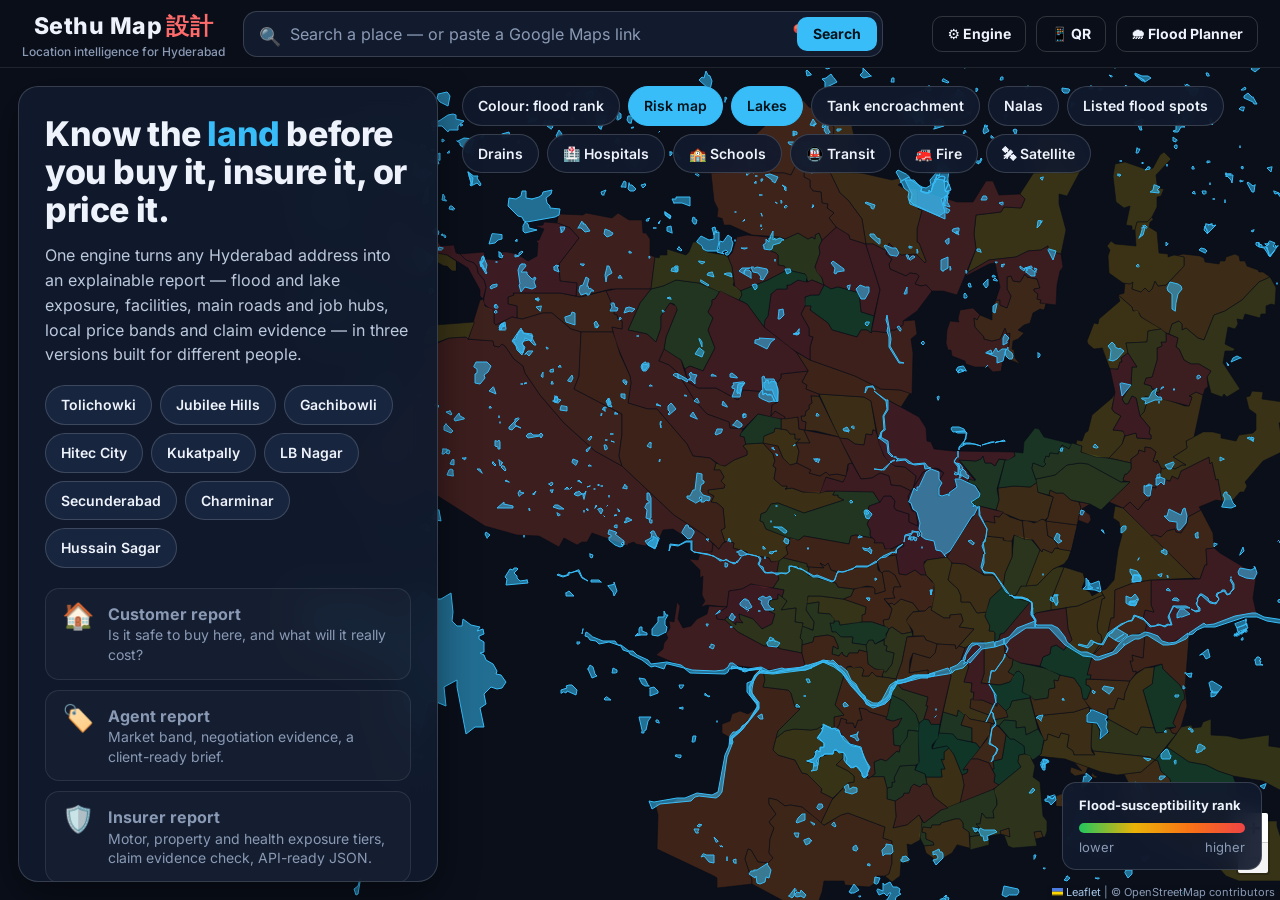
==== commit 2e53db08: "feat: rename to Sethu Map and lock the map to the Hyderabad region - User-facing name SETU -> Sethu " ====
--- a/web/index.html
+++ b/web/index.html
@@ -3,14 +3,14 @@
 <head>
 <meta charset="utf-8">
 <meta name="viewport" content="width=device-width, initial-scale=1">
-<title>SETU — Location Intelligence for Hyderabad</title>
+<title>Sethu Map — Location Intelligence for Hyderabad</title>
 <meta name="description" content="Explainable flood, lake, facility and market-rate reports for any Hyderabad address — for buyers, agents and insurers.">
 <link rel="stylesheet" href="vendor/leaflet.css">
 <link rel="stylesheet" href="platform/styles.css">
 </head>
 <body>
 <header class="topbar">
-  <button class="logo" id="logo" aria-label="SETU home"><div><b>SETU<i>設計</i></b><span>Location intelligence for Hyderabad</span></div></button>
+  <button class="logo" id="logo" aria-label="Sethu Map home"><div><b>Sethu Map<i>設計</i></b><span>Location intelligence for Hyderabad</span></div></button>
   <div class="search">
     <span class="ico">🔍</span>
     <input id="q" placeholder="Search a place — or paste a Google Maps link" autocomplete="off" aria-label="Search a location">
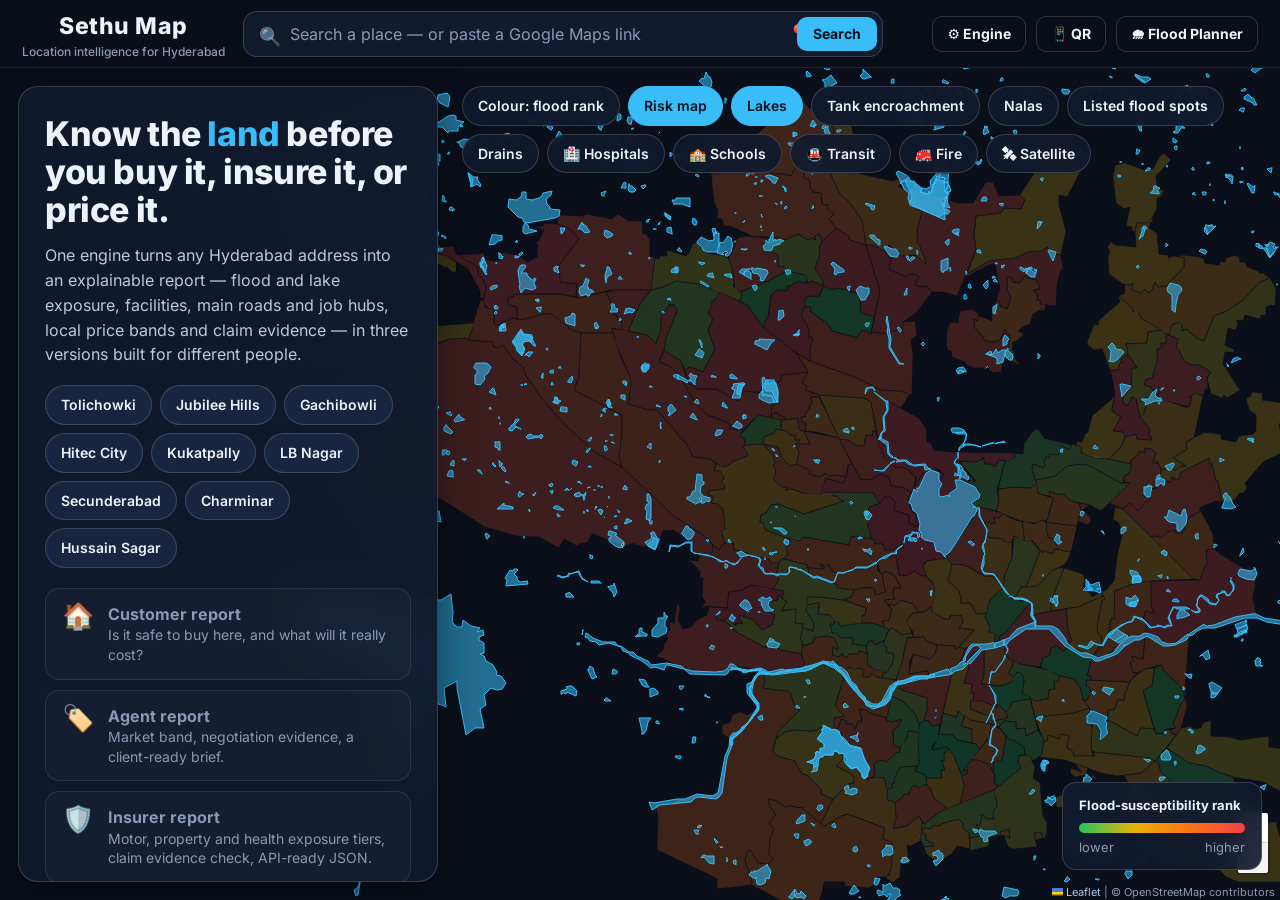
==== commit a7a6bd32: "chore: remove the Japanese tag from the Sethu Map logo Co-Authored-By: Claude Sonnet 5.5 <noreply@an" ====
--- a/web/index.html
+++ b/web/index.html
@@ -10,7 +10,7 @@
 </head>
 <body>
 <header class="topbar">
-  <button class="logo" id="logo" aria-label="Sethu Map home"><div><b>Sethu Map<i>設計</i></b><span>Location intelligence for Hyderabad</span></div></button>
+  <button class="logo" id="logo" aria-label="Sethu Map home"><div><b>Sethu Map</b><span>Location intelligence for Hyderabad</span></div></button>
   <div class="search">
     <span class="ico">🔍</span>
     <input id="q" placeholder="Search a place — or paste a Google Maps link" autocomplete="off" aria-label="Search a location">
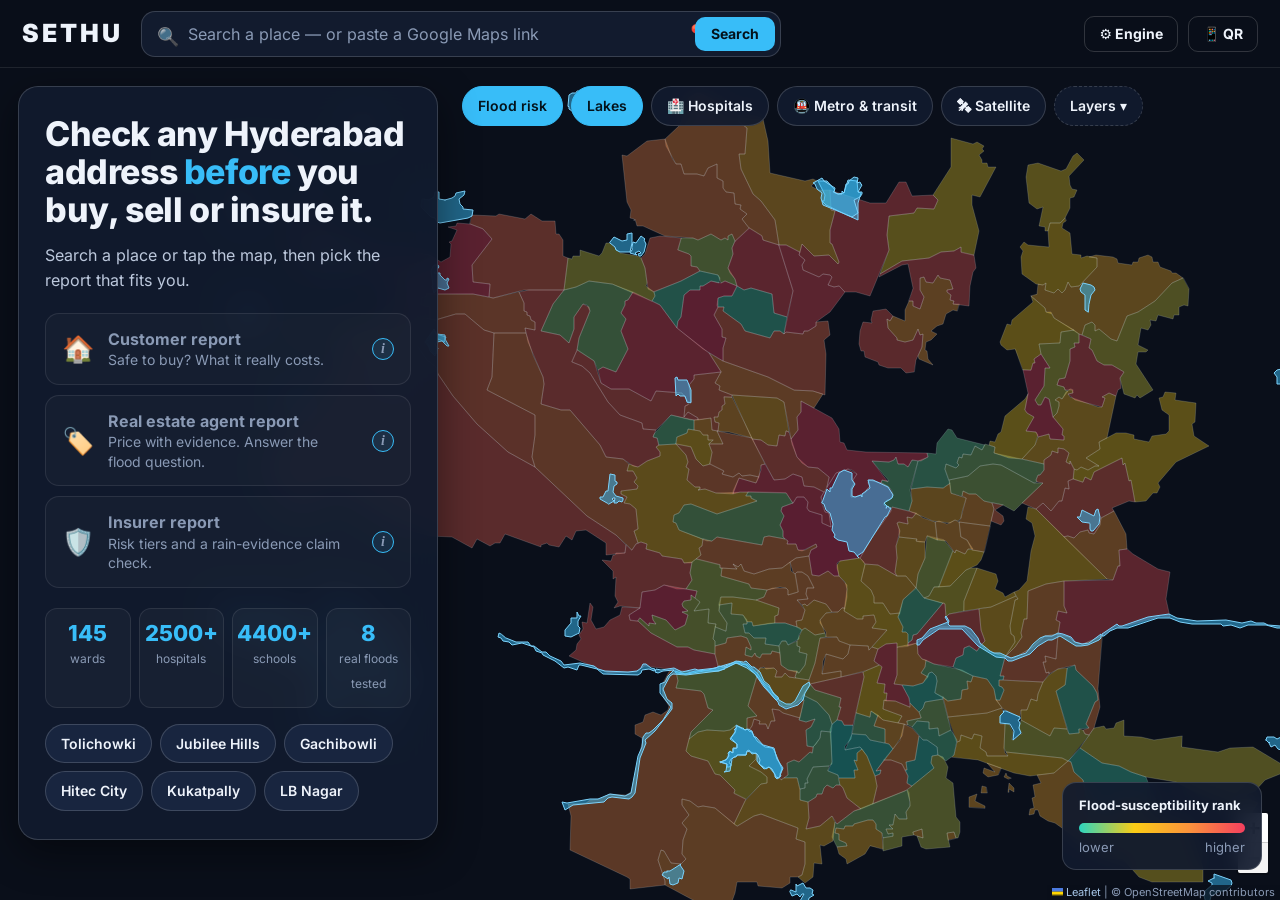
==== commit a9514c34: "feat: demo-ready UI — SETHU brand, clean Hyderabad map, compact reports, info cards - Brand is just " ====
--- a/web/index.html
+++ b/web/index.html
@@ -3,14 +3,14 @@
 <head>
 <meta charset="utf-8">
 <meta name="viewport" content="width=device-width, initial-scale=1">
-<title>Sethu Map — Location Intelligence for Hyderabad</title>
-<meta name="description" content="Explainable flood, lake, facility and market-rate reports for any Hyderabad address — for buyers, agents and insurers.">
+<title>SETHU</title>
+<meta name="description" content="SETHU: check any Hyderabad address before you buy, sell or insure it.">
 <link rel="stylesheet" href="vendor/leaflet.css">
 <link rel="stylesheet" href="platform/styles.css">
 </head>
 <body>
 <header class="topbar">
-  <button class="logo" id="logo" aria-label="Sethu Map home"><div><b>Sethu Map</b><span>Location intelligence for Hyderabad</span></div></button>
+  <button class="logo" id="logo" aria-label="SETHU home"><b>SETHU</b></button>
   <div class="search">
     <span class="ico">🔍</span>
     <input id="q" placeholder="Search a place — or paste a Google Maps link" autocomplete="off" aria-label="Search a location">
@@ -21,25 +21,27 @@
   <div class="actions">
     <button class="btn ghost sm" id="engBtn">⚙ Engine</button>
     <button class="btn ghost sm" id="qrBtn">📱 QR</button>
-    <a class="btn ghost sm" href="planner.html">🌧 Flood Planner</a>
   </div>
 </header>
 
 <main class="screen">
   <div id="map" aria-label="Map"></div>
   <div class="maptools" id="maptools">
-    <button class="chip" data-t="mode" data-mode="flood">Colour: flood rank</button>
-    <button class="chip on" data-t="wards">Risk map</button>
+    <button class="chip on" data-t="wards">Flood risk</button>
     <button class="chip on" data-t="lakes">Lakes</button>
-    <button class="chip" data-t="tanks">Tank encroachment</button>
-    <button class="chip" data-t="nalas">Nalas</button>
-    <button class="chip" data-t="spots">Listed flood spots</button>
-    <button class="chip" data-t="drains">Drains</button>
     <button class="chip" data-t="hospital">🏥 Hospitals</button>
-    <button class="chip" data-t="school">🏫 Schools</button>
-    <button class="chip" data-t="metro">🚇 Transit</button>
-    <button class="chip" data-t="fire">🚒 Fire</button>
+    <button class="chip" data-t="metro">🚇 Metro &amp; transit</button>
     <button class="chip" data-t="sat">🛰 Satellite</button>
+    <button class="chip" data-t="more">Layers ▾</button>
+    <div class="morebox" id="morebox">
+      <button class="chip" data-t="mode" data-mode="flood">Colour: flood rank</button>
+      <button class="chip" data-t="school">🏫 Schools</button>
+      <button class="chip" data-t="fire">🚒 Fire</button>
+      <button class="chip" data-t="tanks">Tank encroachment</button>
+      <button class="chip" data-t="nalas">Nalas</button>
+      <button class="chip" data-t="spots">Listed flood spots</button>
+      <button class="chip" data-t="drains">Drains</button>
+    </div>
   </div>
   <div class="maplegend" id="maplegend"><b>Flood-susceptibility rank</b><div class="ramp"></div><div class="rr"><span>lower</span><span>higher</span></div></div>
   <aside class="dock" id="dock"></aside>
--- a/web/platform/styles.css
+++ b/web/platform/styles.css
@@ -19,7 +19,7 @@
 /* ---------- top bar ---------- */
 .topbar{height:68px;display:flex;align-items:center;gap:18px;padding:0 22px;background:rgba(10,15,26,.92);backdrop-filter:blur(14px);border-bottom:1px solid var(--line);position:relative;z-index:50}
 .logo{display:flex;align-items:center;gap:10px;text-decoration:none;color:var(--text);flex-shrink:0;cursor:pointer;background:none;border:none}
-.logo b{font-size:23px;font-weight:800;letter-spacing:.5px}
+.logo b{font-size:25px;font-weight:900;letter-spacing:3px}
 .logo b i{font-style:normal;color:var(--brand);font-weight:600;margin-left:4px}
 .logo span{display:block;font-size:12px;color:var(--muted);font-weight:500;line-height:1.1}
 .search{position:relative;flex:1;max-width:640px}
@@ -52,8 +52,8 @@
 .screen{height:calc(100vh - 68px);position:relative}
 #map{position:absolute;inset:0;background:#0a0f1a;z-index:0;isolation:isolate}
 .leaflet-container{background:#0a0f1a;font-family:var(--font)}
-.leaflet-tile-pane{filter:invert(1) hue-rotate(180deg) brightness(.85) contrast(.95) saturate(.75)}
-.leaflet-tile-pane.sat{filter:none}
+.leaflet-tile-pane.inv{filter:invert(1) hue-rotate(190deg) saturate(.8) brightness(.86) contrast(1.08)}
+.leaflet-tile-pane.sat{filter:saturate(.95) contrast(1.03)}
 .leaflet-control-attribution{background:rgba(10,15,26,.75)!important;color:#8a9ab5!important;font-size:11px!important}
 .leaflet-control-attribution a{color:#a5c4e6!important}
 .leaflet-tooltip{background:rgba(8,14,26,.94);color:#fff;border:1px solid rgba(56,189,248,.6);border-radius:9px;font-size:13px;font-weight:600;padding:6px 10px;box-shadow:none}
@@ -100,7 +100,7 @@
 .maptools .chip{background:rgba(18,27,46,.92);backdrop-filter:blur(10px)}
 .maptools .chip.on{background:var(--accent);border-color:var(--accent);color:#04121b}
 .maplegend{position:absolute;right:18px;bottom:30px;z-index:20;background:rgba(18,27,46,.92);backdrop-filter:blur(10px);border:1px solid var(--line2);border-radius:14px;padding:12px 16px;font-size:13px;min-width:200px}
-.maplegend .ramp{height:10px;border-radius:5px;background:linear-gradient(90deg,#22c55e,#eab308,#f97316,#ef4444);margin:8px 0 4px}
+.maplegend .ramp{height:10px;border-radius:5px;background:linear-gradient(90deg,#2dd4bf,#facc15,#fb923c,#f43f5e);margin:8px 0 4px}
 .maplegend .rr{display:flex;justify-content:space-between;color:var(--muted)}
 .src-note{font-size:12.5px;color:var(--muted);margin-top:14px;display:flex;gap:6px;align-items:center}
 .dot{width:8px;height:8px;border-radius:50%;display:inline-block}
@@ -280,3 +280,64 @@
 .hdr-sub{display:flex;gap:10px;align-items:center;flex-wrap:wrap;margin-top:4px}
 .sec-t{font-size:13px;font-weight:700;letter-spacing:.09em;text-transform:uppercase;color:var(--muted);margin:30px 0 14px}
 @media (max-width:1000px){.kpis{grid-template-columns:1fr 1fr}.kpis .kpi .v{font-size:28px}}
+
+/* ---------- demo rework: clean landing, Layers menu, ⓘ cards, compact reports ---------- */
+.morebox{display:none;flex-basis:100%;flex-wrap:wrap;gap:8px}
+.morebox.show{display:flex}
+.maptools .chip[data-t="more"]{border-style:dashed}
+.proof{display:grid;grid-template-columns:repeat(4,1fr);gap:8px;margin:20px 0 4px}
+.proof div{text-align:center;padding:12px 4px;border-radius:12px;background:rgba(255,255,255,.03);border:1px solid var(--line)}
+.proof b{display:block;font-size:22px;font-weight:800;color:var(--accent);line-height:1.1}
+.proof span{font-size:12px;color:var(--muted)}
+.intro .chips{margin-top:16px}
+.who .wrow{align-items:center}
+.who .wrow>span:nth-child(2){flex:1}
+.rbtn>span:nth-child(2){flex:1}
+
+/* ⓘ icon + hover card */
+.info{display:inline-grid;place-items:center;width:22px;height:22px;border-radius:50%;border:1.5px solid var(--accent);color:var(--accent);font:800 13px/1 Georgia,'Times New Roman',serif;font-style:italic;cursor:help;flex-shrink:0;margin-left:8px;background:rgba(56,189,248,.1);transition:background .15s,color .15s}
+.info:hover,.info:focus{background:var(--accent);color:#04121b;outline:none}
+.tabs button .info{margin-left:6px;width:19px;height:19px;font-size:12px}
+.tabs button.on .info{border-color:#04121b;color:#04121b;background:rgba(4,18,27,.12)}
+#tip{position:fixed;z-index:400;display:none;background:#0d1627;border:1px solid var(--accent);border-radius:14px;padding:16px 18px;box-shadow:0 18px 50px rgba(0,0,0,.6);font-size:14.5px;line-height:1.5;color:var(--text2);pointer-events:auto}
+#tip.show{display:block}
+#tip b{display:block;font-size:17px;color:var(--text)}
+#tip .tp{display:inline-block;margin:4px 0 8px;font-size:12px;font-weight:700;color:#04121b;background:var(--accent);border-radius:999px;padding:2px 10px}
+#tip p{margin-top:6px}
+#tip em{font-style:normal;font-weight:700;color:var(--accent)}
+
+/* compact reports */
+details.more{background:var(--surface);border:1px solid var(--line);border-radius:var(--r);margin-bottom:12px;overflow:hidden}
+details.more>summary{list-style:none;cursor:pointer;padding:16px 22px;display:flex;align-items:baseline;gap:12px;font-size:16px;position:relative;padding-right:48px}
+details.more>summary::-webkit-details-marker{display:none}
+details.more>summary::after{content:'＋';position:absolute;right:20px;top:14px;color:var(--accent);font-size:20px;font-weight:700}
+details.more[open]>summary::after{content:'－'}
+details.more>summary span{color:var(--muted);font-size:13.5px}
+details.more>summary:hover{background:var(--surface2)}
+details.more>.mbody{padding:4px 18px 18px}
+details.more>.mbody>.card{background:transparent;border:none;padding:8px 6px;margin-bottom:0}
+details.more>.mbody>.grid2{margin-bottom:0}
+details.mini{margin-top:12px;border-top:1px solid var(--line);padding-top:10px}
+details.mini>summary{cursor:pointer;color:var(--accent);font-size:14px;font-weight:600}
+.nb{display:grid;grid-template-columns:34px 1fr;gap:12px;align-items:center;padding:9px 0;border-bottom:1px solid var(--line)}
+.nb:last-of-type{border-bottom:none}
+.nb .ic{font-size:22px;text-align:center}
+.nb .top{display:flex;justify-content:space-between;gap:12px;align-items:baseline}
+.nb .top b{font-size:15.5px;white-space:nowrap;overflow:hidden;text-overflow:ellipsis}
+.nb .d{font-weight:800;color:var(--text);font-size:15.5px;white-space:nowrap}
+.nb .bar2{height:8px;border-radius:5px;background:var(--surface3);margin:6px 0 4px;overflow:hidden}
+.nb .bar2 i{display:block;height:100%;border-radius:5px}
+.nb small{font-size:12.5px;color:var(--muted)}
+.rhead .rin .btn.sm{height:34px}
+@media (max-width:1000px){.proof{grid-template-columns:repeat(2,1fr)}.logo b{font-size:21px}}
+@media print{#tip,details.more>summary::after{display:none!important}details.more{border:none;background:#fff}details.more>summary{padding:10px 0 4px}}
+
+.tabs .sm{display:none}
+@media (max-width:1000px){
+  .tabs .lg{display:none}.tabs .sm{display:inline}
+  .rhead .rin .noprint{display:none}
+  .tabs button{padding:9px 4px;font-size:13px;display:flex;align-items:center;justify-content:center;gap:2px}
+  .tabs button .info{margin-left:3px;width:17px;height:17px;font-size:11px}
+  .rbody{overflow-x:hidden}
+  .nb .top b{white-space:normal}
+}
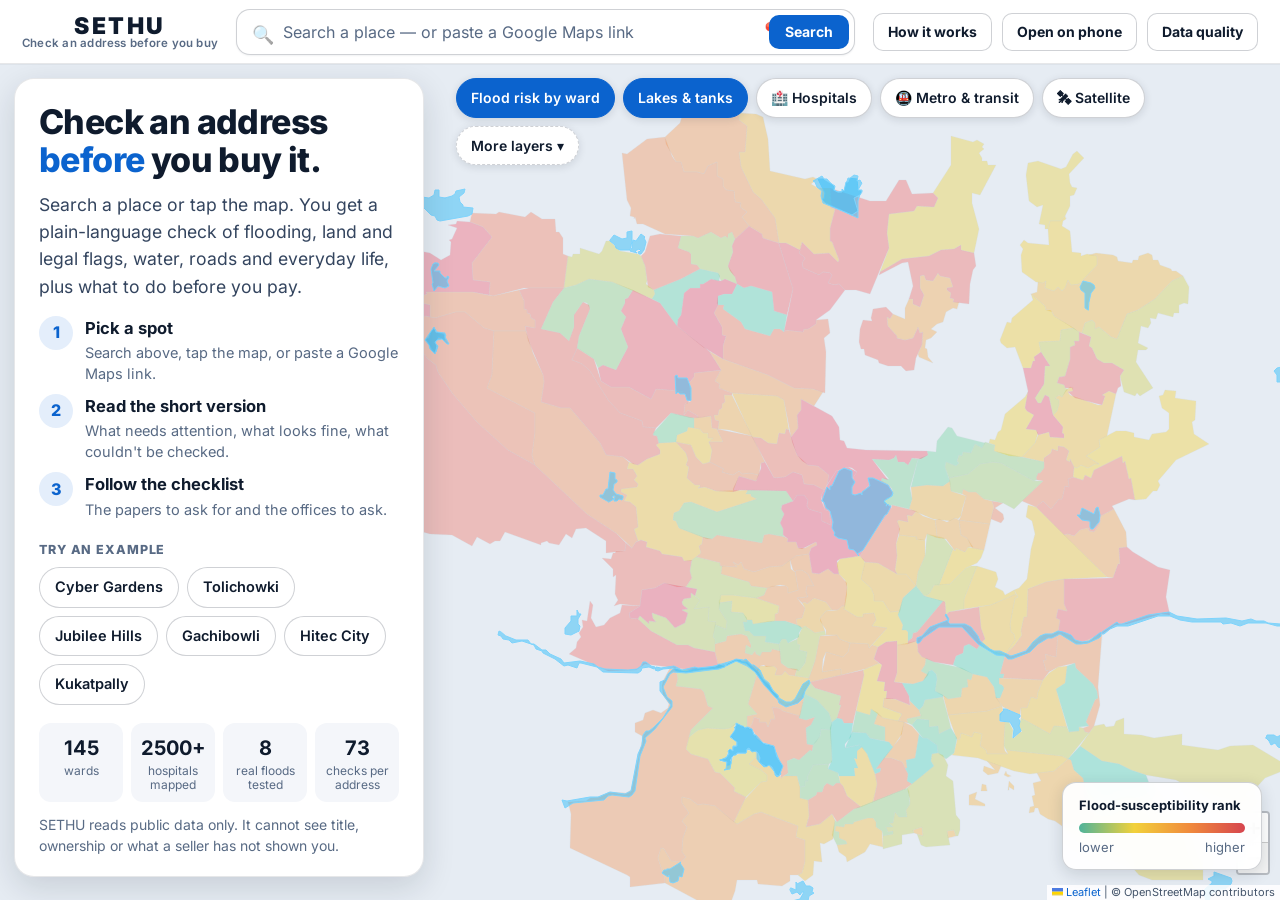
==== commit b9013bf0: "SETU batch 4: property identity, planning, water network, evidence-quality dashboard, plain-language" ====
--- a/web/index.html
+++ b/web/index.html
@@ -7,10 +7,11 @@
 <meta name="description" content="SETHU: check any Hyderabad address before you buy, sell or insure it.">
 <link rel="stylesheet" href="vendor/leaflet.css">
 <link rel="stylesheet" href="platform/styles.css">
+<link rel="stylesheet" href="platform/theme.css">
 </head>
 <body>
 <header class="topbar">
-  <button class="logo" id="logo" aria-label="SETHU home"><b>SETHU</b></button>
+  <button class="logo" id="logo" aria-label="SETHU home"><span><b>SETHU</b><small>Check an address before you buy</small></span></button>
   <div class="search">
     <span class="ico">🔍</span>
     <input id="q" placeholder="Search a place — or paste a Google Maps link" autocomplete="off" aria-label="Search a location">
@@ -19,31 +20,43 @@
     <div class="sug" id="sug"></div>
   </div>
   <div class="actions">
-    <button class="btn ghost sm" id="engBtn">⚙ Engine</button>
-    <button class="btn ghost sm" id="qrBtn">📱 QR</button>
+    <button class="btn ghost sm" id="engBtn">How it works</button>
+    <button class="btn ghost sm" id="qrBtn">Open on phone</button>
+    <a class="btn ghost sm" href="quality.html" title="Where every number comes from, how recent it is and how far it was checked">Data quality</a>
   </div>
 </header>
 
 <main class="screen">
   <div id="map" aria-label="Map"></div>
   <div class="maptools" id="maptools">
-    <button class="chip on" data-t="wards">Flood risk</button>
-    <button class="chip on" data-t="lakes">Lakes</button>
+    <button class="chip on" data-t="wards">Flood risk by ward</button>
+    <button class="chip on" data-t="lakes">Lakes &amp; tanks</button>
     <button class="chip" data-t="hospital">🏥 Hospitals</button>
     <button class="chip" data-t="metro">🚇 Metro &amp; transit</button>
     <button class="chip" data-t="sat">🛰 Satellite</button>
-    <button class="chip" data-t="more">Layers ▾</button>
+    <button class="chip" data-t="more">More layers ▾</button>
     <div class="morebox" id="morebox">
+      <div class="mgrp">Flood &amp; water</div>
       <button class="chip" data-t="mode" data-mode="flood">Colour: flood rank</button>
+      <button class="chip" data-t="nalas">Drains (nalas)</button>
+      <button class="chip" data-t="drains">Drain lines</button>
+      <button class="chip" data-t="spots">Listed flood spots</button>
+      <button class="chip" data-t="tanks">Tank encroachment</button>
+      <button class="chip" data-t="ev_tankcap">Tank status &amp; capacity</button>
+      <button class="chip" data-t="ev_streams">Natural streams</button>
+      <button class="chip" data-t="ev_wells">Groundwater wells</button>
+      <button class="chip" data-t="ev_gwp">Groundwater zones</button>
+      <div class="mgrp">Land &amp; utilities</div>
+      <button class="chip" data-t="ev_lost">Disappeared tanks</button>
+      <button class="chip" data-t="ev_hv">High-voltage lines</button>
+      <button class="chip" data-t="ev_heat">Surface heat</button>
+      <div class="mgrp">Places</div>
       <button class="chip" data-t="school">🏫 Schools</button>
-      <button class="chip" data-t="fire">🚒 Fire</button>
-      <button class="chip" data-t="tanks">Tank encroachment</button>
-      <button class="chip" data-t="nalas">Nalas</button>
-      <button class="chip" data-t="spots">Listed flood spots</button>
-      <button class="chip" data-t="drains">Drains</button>
+      <button class="chip" data-t="fire">🚒 Fire stations</button>
     </div>
   </div>
   <div class="maplegend" id="maplegend"><b>Flood-susceptibility rank</b><div class="ramp"></div><div class="rr"><span>lower</span><span>higher</span></div></div>
+  <div class="evlegend" id="evlegend"></div>
   <aside class="dock" id="dock"></aside>
   <section class="report hide" id="report" aria-label="Report"></section>
 </main>
@@ -57,6 +70,7 @@
 <script src="platform/charts.js"></script>
 <script src="platform/map.js"></script>
 <script src="platform/reports.js"></script>
+<script src="platform/view.js"></script>
 <script src="platform/app.js"></script>
 </body>
 </html>
--- a/web/platform/styles.css
+++ b/web/platform/styles.css
@@ -341,3 +341,162 @@
   .rbody{overflow-x:hidden}
   .nb .top b{white-space:normal}
 }
+
+/* ---------- one-page summary + downloadable detail ---------- */
+.wy{display:grid;grid-template-columns:minmax(120px,170px) 1fr 32px;gap:12px;align-items:center;padding:7px 0}
+.wy .n{font-size:14.5px;color:var(--text2)}
+.wy .bar2{height:9px;border-radius:5px;background:var(--surface3);overflow:hidden}
+.wy .bar2 i{display:block;height:100%;border-radius:5px}
+.wy b{text-align:right;font-size:15px}
+.dl{display:flex;justify-content:space-between;align-items:center;gap:20px;flex-wrap:wrap;background:linear-gradient(135deg,rgba(56,189,248,.14),rgba(56,189,248,.04));border:1px solid rgba(56,189,248,.45);border-radius:var(--r);padding:20px 26px;margin-bottom:12px}
+.dl>div:first-child{flex:1;min-width:240px}
+.dl b{display:block;font-size:18px}
+.dl span{display:block;color:var(--text2);font-size:14px;margin-top:2px}
+.dl .btns{display:flex;gap:10px;flex-wrap:wrap}
+.endnote{font-size:13px;color:var(--muted);line-height:1.5;margin:6px 4px 30px}
+.detail{display:none;margin-top:26px;padding-top:6px;border-top:2px solid var(--line2)}
+.detail.show{display:block}
+.detail>.card,.detail>.grid2{margin-bottom:22px}
+.drivers{width:100%;margin-top:14px;padding-top:12px;border-top:1px solid var(--line);text-align:left;font-size:14px}
+.drivers b{display:block;font-size:12.5px;letter-spacing:.07em;text-transform:uppercase;color:var(--muted);margin-bottom:6px}
+.drivers div{display:flex;justify-content:space-between;padding:4px 0;color:var(--text2)}
+@media (max-width:1000px){.wy{grid-template-columns:110px 1fr 30px}.dl{padding:16px}.dl .btns{width:100%}.dl .btns .btn{flex:1}}
+@media print{.detail{display:block!important;border-top:none;margin-top:14px}.dl .btns,.endnote{display:none!important}.dl{border:none!important;background:#fff!important;padding:0}.detail .card,.detail .grid2{break-inside:avoid}}
+
+.vstats{display:flex;gap:26px;flex-wrap:wrap;margin:16px 0 0}
+.vstats b{display:block;font-size:26px;font-weight:800;line-height:1.1}
+.vstats span{font-size:12.5px;color:var(--muted)}
+.ns{display:grid;grid-template-columns:repeat(2,1fr);gap:10px}
+.ns>div{background:var(--surface2);border:1px solid var(--line);border-radius:14px;padding:12px 14px;display:grid;grid-template-columns:30px 1fr;column-gap:10px;align-items:center}
+.ns .ic{grid-row:1/4;font-size:22px}
+.ns b{font-size:20px;line-height:1.1}
+.ns .l{font-size:13px;color:var(--text2);font-weight:600}
+.ns small{font-size:12px;color:var(--muted);white-space:nowrap;overflow:hidden;text-overflow:ellipsis}
+.card:has(>.ns){}
+@media (min-width:1001px){.hero .verdict h2{font-size:34px}.gaugebox svg{max-width:270px}.nb{padding:6px 0}.wy{padding:5px 0}}
+@media (min-width:1001px){.ns.wide{grid-template-columns:repeat(4,1fr)}}
+
+@media print{
+  .tag,.srcbadge,.pillrow .tag{background:#f1f5f9!important;border:1px solid #cbd5e1!important}
+  svg text{fill:#111!important}
+  .wy .bar2,.nb .bar2,.bar{background:#e5e7eb!important}
+  .ns>div,.flag .ic,.kv{background:transparent!important}
+  .ns>div{border:1px solid #cbd5e1!important}
+  .st{border-color:#888!important}
+  .grid2{grid-template-columns:1fr 1fr}
+}
+
+.calcgrid{display:grid;grid-template-columns:1fr 1.05fr;gap:30px;align-items:start}
+.calcgrid .cost{margin-top:0}
+.calcgrid .chartwrap svg{max-height:120px}
+@media (max-width:1000px){.calcgrid{grid-template-columns:1fr;gap:18px}}
+
+.flagline{display:flex;gap:10px;align-items:center;padding:9px 0;border-bottom:1px solid var(--line);font-size:15.5px}
+.flagline:last-of-type{border-bottom:none}
+@media (min-width:1001px){
+  .rbody{padding:22px 28px 70px}
+  .rbody .card{padding:18px 22px}
+  .rbody .hero,.rbody .grid2{gap:18px;margin-bottom:18px}
+  .rbody .card h3{font-size:18px}
+  .rbody .card .lead{margin-bottom:12px}
+  .verdict{padding:20px 24px}
+  .verdict h2{margin:4px 0 8px}
+  .vstats{margin-top:12px}
+  .dl{padding:16px 22px}
+  .nb{padding:5px 0}.nb .bar2{margin:4px 0 3px}
+  .wy{padding:4px 0}
+  .rbody .list li{padding:7px 0}
+  .rbody .row2,.rbody .row3{gap:10px}.rbody label.f{margin:8px 0 4px}.rbody .in{height:40px}
+  .rbody .result{margin-top:12px;padding:14px 18px}
+  .tier{padding:14px}.tier .big{font-size:50px}
+  .ns>div{padding:9px 12px}
+}
+.calcgrid .chartwrap svg{max-height:135px}
+
+/* evidence report */
+.evchips{display:grid;grid-template-columns:repeat(auto-fit,minmax(150px,1fr));gap:10px;margin:14px 0 16px}
+.evchip{text-align:left;background:var(--surface2);border:1px solid var(--line);border-radius:12px;padding:12px 14px;color:var(--text);cursor:pointer;font:inherit}
+.evchip:hover{border-color:var(--accent)}
+.evchip .t{display:block;font-size:13px;color:var(--muted);font-weight:700}
+.evchip b{display:block;font-size:20px;margin:2px 0}
+.evchip small{display:block;font-size:11.5px;color:var(--muted);line-height:1.35}
+details.evsec>summary em{font-style:normal;font-weight:800}
+details.evsec .lead{margin:6px 0 8px}
+.evf{padding:13px 0;border-bottom:1px solid var(--line)}
+.evf:last-child{border-bottom:none}
+.evh{display:flex;gap:9px;align-items:center;flex-wrap:wrap}
+.evh .ic{width:22px}
+.evh b{font-size:15.5px}
+.evv{margin:3px 0 0 31px;font-size:15px;color:var(--text)}
+.evn{margin:3px 0 0 31px;font-size:13.5px;color:var(--text2);line-height:1.45}
+.evm{margin:6px 0 0 31px;display:flex;gap:6px 14px;flex-wrap:wrap;font-size:12px;color:var(--muted)}
+.evm b.conf-high,.evm b.conf-medium{color:var(--a)}.evm b.conf-low{color:var(--c)}.evm b.conf-unavailable{color:var(--muted)}
+.evx{margin:6px 0 0 31px;font-size:13px;color:#9bd8f7}
+.evf.lv-concern .evv{color:var(--e)}.evf.lv-watch .evv{color:var(--c)}.evf.lv-unknown .evv{color:var(--muted)}
+.kind{font-size:10.5px;font-weight:700;padding:1px 8px;border-radius:999px;border:1px solid var(--line2);color:var(--muted);text-transform:none}
+.kind.k-observed{color:var(--a);border-color:rgba(34,197,94,.55)}.kind.k-official{color:#c4b5fd;border-color:rgba(167,139,250,.6)}.kind.k-modelled{color:var(--accent);border-color:rgba(56,189,248,.55)}
+.kind.k-estimate{color:#7dd3fc;border-color:rgba(125,211,252,.5)}.kind.k-indicative{color:var(--c);border-color:rgba(234,179,8,.55)}.kind.k-unavailable{color:var(--muted);border-style:dashed}
+@media print{.evchips{display:none}}
+
+/* evidence map layers + checklist */
+.evlegend{position:absolute;right:14px;bottom:128px;z-index:450;max-width:270px;display:none;background:rgba(10,15,26,.92);border:1px solid var(--line2);border-radius:12px;padding:10px 12px;font-size:12px;color:var(--text2);backdrop-filter:blur(6px)}
+.evlegend.show{display:block}
+.evlegend .evl+.evl{margin-top:9px;padding-top:8px;border-top:1px solid var(--line)}
+.evlegend b{color:var(--text);font-size:12.5px}.evlegend span{color:var(--muted)}
+.evlegend .sw{display:flex;flex-wrap:wrap;gap:3px 10px;margin:4px 0}.evlegend .sw i{font-style:normal;display:flex;align-items:center;gap:4px}
+.evlegend .sw u{display:inline-block;width:11px;height:11px;border-radius:3px;border:1px solid rgba(255,255,255,.4)}
+.evlegend small{display:block;color:var(--muted);line-height:1.35}
+@media(max-width:1000px){.evlegend{left:10px;right:10px;max-width:none;bottom:70px}}
+.evpop{font:13px/1.4 Inter,system-ui,sans-serif;color:#0f172a;min-width:210px}.evpop b{font-size:14px}
+.evpop .v{margin:3px 0 6px;font-weight:600;color:#0c4a6e}
+.evpop .r{display:flex;justify-content:space-between;gap:10px;border-top:1px solid #e2e8f0;padding:2px 0;font-size:12px}.evpop .r span:first-child{color:#475569}
+.evpop .m{margin-top:7px;padding-top:6px;border-top:2px solid #cbd5e1;font-size:11.5px;color:#334155}.evpop .m b{font-size:11.5px;color:#0f172a}
+.evpop .cv{margin-top:5px;color:#7c2d12;font-style:italic}
+.chkgrp h4{margin:16px 0 4px;font-size:14px;color:var(--accent)}
+label.chk{display:flex;gap:12px;align-items:flex-start;padding:12px 0;border-bottom:1px solid var(--line);cursor:pointer}
+label.chk input{margin-top:4px;width:18px;height:18px;flex:none;accent-color:var(--accent)}
+label.chk .cb{display:flex;flex-direction:column;gap:3px;font-size:13.5px;color:var(--text2);line-height:1.45}
+label.chk .ct{display:flex;gap:8px;align-items:center;flex-wrap:wrap}.label.chk .ct b,label.chk .ct b{color:var(--text);font-size:15px}
+label.chk .cs{color:var(--text);font-size:13.5px}
+label.chk.done .cb{opacity:.55}label.chk.done .ct b{text-decoration:line-through}
+.lvtag{font-style:normal;font-size:10.5px;font-weight:700;padding:1px 8px;border-radius:999px;border:1px solid var(--line2);color:var(--muted)}
+.lt-concern{color:var(--e);border-color:rgba(239,68,68,.6)}.lt-watch{color:var(--c);border-color:rgba(234,179,8,.6)}.lt-unknown{color:var(--muted);border-style:dashed}.lt-standard{color:var(--accent);border-color:rgba(56,189,248,.5)}
+label.chk .cwh small{color:var(--muted)}label.chk .cd{color:#9bd8f7}
+@media print{.evlegend{display:none!important}}
+
+/* compare two addresses */
+.cmpbtn{margin-top:12px;width:100%}
+.cmpwait{margin-top:12px}.cmpwait .btn{margin-left:8px}
+.cmpnote .cmpbtns{display:flex;gap:10px;flex-wrap:wrap;margin-top:12px}
+.cmphead .covbar{height:8px;border-radius:99px;background:var(--surface3);margin:12px 0 6px;overflow:hidden}.cmphead .covbar i{display:block;height:100%;background:var(--accent)}
+.cmphead .covtxt{font-size:13px;color:var(--text2)}
+.cmpchips{display:flex;flex-wrap:wrap;gap:6px;margin:12px 0}
+.evchip2{display:flex;flex-direction:column;background:var(--surface2);border:1px solid var(--line);border-radius:10px;padding:6px 10px;font-size:11.5px;color:var(--muted)}.evchip2 b{font-size:14px}
+.cdiff{padding:10px 0;border-bottom:1px solid var(--line);font-size:13.5px;color:var(--text2)}.cdiff:last-child{border-bottom:none}.cdiff b{color:var(--text);margin-right:8px}.cdiff>span{color:var(--muted);font-size:12px}
+.crow{display:grid;grid-template-columns:1.1fr 1.5fr 1.5fr;gap:12px;padding:11px 0;border-bottom:1px solid var(--line);font-size:13.5px}
+.crow:last-child{border-bottom:none}
+.crow .cl b{display:block;color:var(--text);font-size:14px}.crow .cl small{color:var(--muted);font-size:11.5px}
+.crow .cc{display:flex;flex-direction:column;gap:3px}.crow .cc em{display:none;font-style:normal;font-weight:800;color:var(--accent)}
+.crow .cv{color:var(--text)}.crow .cv.lvl-concern{color:var(--e)}.crow .cv.lvl-watch{color:var(--c)}.crow .cv.lvl-unknown{color:var(--muted)}
+.crow .cmeta{font-size:11px;color:var(--muted)}.crow .cmuted{color:var(--muted);font-style:italic}
+.crow.cmp-a-more-severe .ca,.crow.cmp-b-more-severe .cb2{box-shadow:inset 3px 0 0 var(--e);padding-left:8px}
+.crow.cmp-not-comparable{background:rgba(148,163,184,.06)}
+.cmpsec>summary span{font-size:12.5px}
+@media(max-width:760px){.crow{grid-template-columns:1fr}.crow .cc em{display:inline}.crow .cc{flex-direction:row;flex-wrap:wrap;gap:6px 8px;align-items:baseline}.crow .cmeta{width:100%}}
+
+
+/* ---- batch 4: scope chips, property identity, why-incomplete ---- */
+.evs{margin:6px 0 0 31px;display:flex;gap:4px 10px;flex-wrap:wrap;align-items:center;font-size:12px;color:var(--muted)}
+.scope{display:inline-block;padding:1px 8px;border-radius:999px;border:1px solid var(--line);font-weight:600;color:var(--text2);background:rgba(127,127,127,.08)}
+.scope.sc-parcel,.scope.sc-pin{border-color:var(--a);color:var(--a)}
+.scope.sc-ward,.scope.sc-mandal,.scope.sc-region,.scope.sc-locality{border-color:var(--c);color:var(--c)}
+.scope.sc-none{border-color:var(--muted);color:var(--muted)}
+.evl{margin:6px 0 0 31px;font-size:13px}.evl a{color:#9bd8f7}
+.idcard{border-left:4px solid var(--muted)}.idcard.id-ok{border-left-color:var(--a)}.idcard.id-warn{border-left-color:var(--c)}.idcard.id-bad{border-left-color:var(--e)}
+.idh{display:flex;justify-content:space-between;gap:10px;align-items:center;margin-bottom:6px}.idst{font-weight:700;font-size:13px;padding:2px 10px;border-radius:999px;border:1px solid var(--line)}
+.id-ok .idst{color:var(--a);border-color:var(--a)}.id-warn .idst{color:var(--c);border-color:var(--c)}.id-bad .idst{color:var(--e);border-color:var(--e)}
+.pform{display:grid;grid-template-columns:repeat(auto-fit,minmax(150px,1fr));gap:8px 10px;margin:10px 0 4px;align-items:end}
+.pf{display:flex;flex-direction:column;gap:3px;font-size:12px;color:var(--muted)}.pf input{padding:8px 10px;border-radius:8px;border:1px solid var(--line);background:transparent;color:var(--text);font-size:14px;min-width:0}
+.pbtn{display:flex;gap:8px}.pcand{margin:6px 0;font-size:13px}.pcand .chip{margin:2px 4px 2px 0}
+.idrec{margin:8px 0 0;font-size:13px;color:var(--text2)}
+.gapcard .gap{padding:8px 0;border-bottom:1px solid var(--line);font-size:13.5px;display:flex;flex-direction:column;gap:2px}.gapcard .gap i{font-style:normal;color:var(--muted);font-size:12px}.gapcard .gap span{color:var(--text2)}
--- a/web/platform/theme.css
+++ b/web/platform/theme.css
@@ -0,0 +1,234 @@
+/* SETHU theme: light, high-contrast, readable. Loaded AFTER styles.css, so it re-colours every legacy component by changing the tokens, then restyles the shell and adds the new view components (v-*).
+   Rules: status is an icon AND a word (never colour alone); body text >= 16px; contrast >= 4.5:1; one idea per card. */
+:root{
+  --bg:#f3f5f9;--bg2:#ebeff5;--surface:#ffffff;--surface2:#f4f6fa;--surface3:#e8edf5;
+  --line:rgba(15,27,45,.10);--line2:rgba(15,27,45,.20);
+  --text:#0f1b2d;--text2:#34455f;--muted:#586a84;
+  --accent:#0b63ce;--accent-d:#084fa5;--brand:#0b63ce;
+  --a:#16803c;--b:#4d8a00;--c:#965800;--d:#b9420b;--e:#c0262d;
+  --okbg:#e5f4ea;--warnbg:#fcf1d8;--badbg:#fce6e6;--infobg:#e4eefb;--mutebg:#edf0f5;
+  --shadow:0 10px 32px rgba(15,27,45,.14);--r:16px;--r2:12px;
+}
+body{background:var(--bg);color:var(--text);font-size:16px}
+a{color:var(--accent)}
+:focus-visible{outline:3px solid var(--accent);outline-offset:2px;border-radius:6px}
+
+/* ---------- shell ---------- */
+.topbar{background:rgba(255,255,255,.96);border-bottom:1px solid var(--line);box-shadow:0 1px 0 rgba(15,27,45,.04);height:64px}
+.screen{height:calc(100vh - 64px)}
+.logo b{font-size:23px;letter-spacing:2.5px;color:var(--text)}
+.logo small{display:block;font-size:11.5px;font-weight:600;letter-spacing:.02em;color:var(--muted);margin-top:-2px}
+.search input{background:#fff;border:1px solid var(--line2);color:var(--text);box-shadow:0 1px 2px rgba(15,27,45,.06)}
+.search input:focus{border-color:var(--accent);box-shadow:0 0 0 4px rgba(11,99,206,.15)}
+.search .go{background:var(--accent);color:#fff}
+.search .ico{opacity:.55}
+.sug{background:#fff;box-shadow:var(--shadow)}.sug button:hover,.sug button.on{background:var(--surface2)}
+.sughint{background:var(--warnbg);color:var(--c)}
+.btn{background:var(--accent);color:#fff}.btn.ghost{background:#fff;color:var(--text);border-color:var(--line2)}.btn.ghost:hover{background:var(--surface2)}
+.btn.pay{background:var(--a);color:#fff}
+.actions .btn{height:38px;font-size:14px}
+.chip{background:#fff;color:var(--text);border-color:var(--line2)}.chip:hover{border-color:var(--accent);background:var(--surface2)}.chip.on{background:var(--accent);border-color:var(--accent);color:#fff}
+.modal .mbox{background:#fff;color:var(--text)}
+
+/* ---------- map ---------- */
+#map,.leaflet-container{background:#e6ecf3}
+.leaflet-tile-pane.inv,.leaflet-tile-pane.sat{filter:none}
+.leaflet-control-attribution{background:rgba(255,255,255,.85)!important;color:#44546b!important}.leaflet-control-attribution a{color:#0b63ce!important}
+.leaflet-tooltip{background:#fff;color:var(--text);border:1px solid var(--line2);box-shadow:0 4px 14px rgba(15,27,45,.18)}
+.pin{background:var(--accent);box-shadow:0 6px 18px rgba(15,27,45,.4)}.pin::after{background:#fff}
+.maptools{left:456px;top:14px;gap:8px}
+.maptools .chip{background:#fff;color:var(--text);box-shadow:0 2px 8px rgba(15,27,45,.12);font-size:14px;padding:8px 14px}
+.maptools .chip.on{background:var(--accent);color:#fff;border-color:var(--accent)}
+.morebox{background:#fff;border:1px solid var(--line2);border-radius:14px;box-shadow:var(--shadow);padding:12px;max-width:560px}
+.morebox .mgrp{width:100%;font-size:12px;font-weight:700;letter-spacing:.06em;text-transform:uppercase;color:var(--muted);margin:6px 2px 2px}
+.maplegend,.evlegend{background:rgba(255,255,255,.95);color:var(--text);border-color:var(--line2);box-shadow:0 4px 16px rgba(15,27,45,.14)}
+.evlegend .sw u{border-color:rgba(15,27,45,.3)}
+.maplegend .ramp{background:linear-gradient(90deg,#4fb39a,#f2d13a,#f08a3c,#d6454f)}
+#tip{background:#fff;color:var(--text);box-shadow:0 18px 50px rgba(15,27,45,.28)}
+
+/* ---------- common building blocks ---------- */
+.v-eyebrow{font-size:12.5px;font-weight:800;letter-spacing:.07em;text-transform:uppercase;color:var(--muted);margin-bottom:4px}
+.v-card{background:var(--surface);border:1px solid var(--line);border-radius:18px;padding:24px 26px;box-shadow:0 1px 2px rgba(15,27,45,.04)}
+.v-card h2,.v-topics>h2{font-size:23px;line-height:1.25;font-weight:800;letter-spacing:-.2px;margin:2px 0 6px;color:var(--text)}
+.v-lead{color:var(--text2);font-size:16.5px;line-height:1.55;margin:4px 0 14px}.v-lead.big{font-size:17.5px}
+.v-small{color:var(--muted);font-size:14px;line-height:1.5;margin-top:12px}
+.v-btn{display:inline-flex;align-items:center;justify-content:center;gap:8px;min-height:44px;padding:0 22px;border-radius:12px;border:1px solid var(--accent);background:var(--accent);color:#fff;font-weight:700;font-size:16px;cursor:pointer;transition:background .12s,transform .1s}
+.v-btn:hover{background:var(--accent-d)}.v-btn:active{transform:translateY(1px)}
+.v-btn.ghost{background:#fff;color:var(--accent);border-color:var(--line2)}.v-btn.ghost:hover{background:var(--infobg)}
+.v-btn.sm{min-height:38px;padding:0 14px;font-size:14.5px}.v-btn.big{width:100%;min-height:52px;font-size:17px;margin:14px 0 8px}
+.v-link{background:none;border:none;color:var(--accent);font-weight:700;font-size:14.5px;cursor:pointer;text-decoration:underline;padding:4px 2px}
+.v-pill{border:1px solid var(--line2);background:#fff;color:var(--text);border-radius:999px;padding:8px 15px;font-size:14.5px;font-weight:600;cursor:pointer}.v-pill:hover{border-color:var(--accent);background:var(--infobg)}
+.v-ic{display:inline-grid;place-items:center;width:1.35em;height:1.35em;border-radius:50%;font-size:.8em;font-weight:900;line-height:1;flex:none;font-style:normal}
+.v-ic.big{width:30px;height:30px;font-size:16px;margin-top:2px}
+.b-bad,.v-ic.b-bad{background:var(--e);color:#fff}.b-warn,.v-ic.b-warn{background:var(--c);color:#fff}.b-ok,.v-ic.b-ok{background:var(--a);color:#fff}.b-info,.v-ic.b-info{background:var(--accent);color:#fff}.b-mute,.v-ic.b-mute{background:#7d8aa0;color:#fff}
+i.v-badge{display:inline-flex;align-items:center;gap:7px;font-style:normal;font-weight:800;font-size:14px;padding:4px 12px 4px 6px;border-radius:999px;white-space:nowrap}
+i.v-badge.b-bad{background:var(--badbg);color:var(--e)}i.v-badge.b-warn{background:var(--warnbg);color:var(--c)}i.v-badge.b-ok{background:var(--okbg);color:var(--a)}i.v-badge.b-info{background:var(--infobg);color:var(--accent)}i.v-badge.b-mute{background:var(--mutebg);color:var(--muted)}
+i.v-badge .v-ic{width:1.5em;height:1.5em;font-size:.78em}
+i.v-badge.b-bad .v-ic{background:var(--e)}i.v-badge.b-warn .v-ic{background:var(--c)}i.v-badge.b-ok .v-ic{background:var(--a)}i.v-badge.b-info .v-ic{background:var(--accent)}i.v-badge.b-mute .v-ic{background:#7d8aa0}
+
+/* ---------- map-side card ---------- */
+.dock{left:14px;top:14px;bottom:14px;width:410px}
+.v-panel{background:#fff;border:1px solid var(--line);border-radius:20px;box-shadow:var(--shadow);padding:24px 24px 20px;color:var(--text)}
+.v-panel.scroll{overflow-y:auto;max-height:100%}
+.v-h1{font-size:34px;line-height:1.12;font-weight:800;letter-spacing:-.6px;margin-bottom:12px}.v-h1 em{font-style:normal;color:var(--accent)}
+.v-steps{list-style:none;counter-reset:s;margin:16px 0 20px;display:grid;gap:10px}
+.v-steps li{counter-increment:s;display:grid;grid-template-columns:34px 1fr;gap:2px 12px;align-items:start}
+.v-steps li::before{content:counter(s);grid-row:1/3;width:34px;height:34px;border-radius:50%;background:var(--infobg);color:var(--accent);font-weight:800;display:grid;place-items:center}
+.v-steps b{font-size:16.5px}.v-steps span{color:var(--muted);font-size:14.5px;line-height:1.4}
+.v-ex{display:flex;flex-wrap:wrap;gap:8px;margin:8px 0 18px}
+.v-proof{display:grid;grid-template-columns:repeat(4,1fr);gap:8px;margin:6px 0 12px}
+.v-proof div{background:var(--surface2);border-radius:12px;padding:10px 4px;text-align:center}.v-proof b{display:block;font-size:20px}.v-proof span{font-size:12px;color:var(--muted);line-height:1.2;display:block}
+.v-dh{font-size:26px;line-height:1.2;font-weight:800;margin:2px 0 4px;letter-spacing:-.3px}
+.v-sub{color:var(--text2);font-size:15px}
+.v-idchip{display:flex;gap:10px;align-items:center;margin:14px 0 4px;padding:9px 12px;border-radius:12px;font-size:14.5px;font-weight:600;background:var(--mutebg);color:var(--text2)}
+.v-idchip.t-ok{background:var(--okbg);color:var(--a)}.v-idchip.t-warn{background:var(--warnbg);color:var(--c)}.v-idchip.t-bad{background:var(--badbg);color:var(--e)}
+.v-idchip .v-ic{background:transparent;font-size:1.15em;width:auto;height:auto}
+.v-dcounts{display:grid;grid-template-columns:repeat(3,1fr);gap:8px;margin:16px 0}
+.v-dcounts div{border-radius:14px;padding:12px 6px;text-align:center}.v-dcounts b{display:block;font-size:30px;line-height:1.05}.v-dcounts span{font-size:13px;font-weight:600}
+.n-bad{background:var(--badbg);color:var(--e)}.n-warn{background:var(--warnbg);color:var(--c)}.n-ok{background:var(--okbg);color:var(--a)}.n-mute{background:var(--mutebg);color:var(--muted)}
+.v-dtop{margin-top:6px}.v-dline{display:flex;gap:10px;align-items:flex-start;padding:9px 0;border-bottom:1px solid var(--line);font-size:14.5px;line-height:1.4}.v-dline:last-child{border-bottom:none}.v-dline .v-ic{margin-top:2px;width:22px;height:22px;font-size:13px}
+.v-dalso{display:flex;flex-wrap:wrap;gap:6px 10px;align-items:center;margin:8px 0;font-size:14px;color:var(--muted)}
+.v-wait{width:100%;background:var(--infobg);border-radius:12px;padding:12px 14px;color:var(--text)}
+
+/* ---------- report shell ---------- */
+.report{background:var(--bg)}
+.v-rhead{position:sticky;top:0;z-index:30;background:rgba(255,255,255,.97);border-bottom:1px solid var(--line);backdrop-filter:blur(8px)}
+.v-rin{max-width:920px;margin:0 auto;padding:12px 18px;display:grid;grid-template-columns:auto 1fr auto;gap:6px 14px;align-items:center}
+.v-rin .v-back{grid-row:1/3}.v-rin h1{font-size:21px;font-weight:800;line-height:1.2}.v-rin .v-loc{color:var(--muted);font-size:14px}
+.v-rtools{display:flex;gap:8px;grid-row:1/3;grid-column:3}
+.v-views{grid-column:2;display:flex;gap:4px;flex-wrap:wrap}
+.v-views button{border:1px solid transparent;background:none;color:var(--muted);font-weight:700;font-size:14.5px;padding:6px 14px;border-radius:999px;cursor:pointer}
+.v-views button:hover{background:var(--surface2);color:var(--text)}.v-views button.on{background:var(--accent);color:#fff}
+.v-page{max-width:920px;margin:0 auto;padding:22px 18px 100px;display:flex;flex-direction:column;gap:20px}
+.rbody.wide{max-width:1240px}
+.report .rbody{padding-top:22px}
+
+/* identity */
+.v-id{border-left:6px solid #7d8aa0}.v-id.id-ok{border-left-color:var(--a)}.v-id.id-warn{border-left-color:var(--c)}.v-id.id-bad{border-left-color:var(--e)}
+.v-idtop{display:flex;gap:14px;align-items:center}.v-idic{width:44px;height:44px;border-radius:50%;display:grid;place-items:center;font-size:20px;font-weight:900;background:var(--mutebg);color:var(--muted);flex:none}
+.id-ok .v-idic{background:var(--okbg);color:var(--a)}.id-warn .v-idic{background:var(--warnbg);color:var(--c)}.id-bad .v-idic{background:var(--badbg);color:var(--e)}
+.v-idform{margin-top:6px}.v-idrow{display:grid;grid-template-columns:repeat(auto-fit,minmax(170px,1fr));gap:10px 12px;align-items:end;margin:8px 0}
+.v-fld{display:flex;flex-direction:column;gap:4px;font-size:13.5px;font-weight:600;color:var(--text2)}
+.v-fld input{min-height:46px;padding:0 12px;border-radius:10px;border:1px solid var(--line2);background:#fff;color:var(--text);font-size:16px}.v-fld input:focus{border-color:var(--accent);outline:none;box-shadow:0 0 0 3px rgba(11,99,206,.16)}
+.v-idbtn{display:flex;gap:8px}.v-cand{margin:6px 0 10px;font-size:14.5px}.v-cand .v-pill{margin:3px 4px 3px 0}
+
+/* short version */
+.v-counts{display:flex;flex-wrap:wrap;gap:8px;margin:4px 0 16px}
+.v-counts span{padding:7px 14px;border-radius:999px;font-size:14.5px;font-weight:600}.v-counts b{font-size:17px;margin-right:2px}
+.v-cols{display:grid;grid-template-columns:1fr 1fr;gap:14px}
+.v-col{border:1px solid var(--line);border-radius:14px;padding:12px 12px 8px;background:var(--surface2)}
+.v-colh{display:flex;justify-content:space-between;align-items:center;margin-bottom:8px}.v-colh b{font-size:20px;color:var(--text2)}
+.v-item{display:block;width:100%;text-align:left;background:#fff;border:1px solid var(--line);border-radius:10px;padding:10px 12px;margin-bottom:8px;cursor:pointer;transition:border-color .12s,box-shadow .12s}
+.v-item:hover{border-color:var(--accent);box-shadow:0 2px 8px rgba(11,99,206,.14)}
+.v-it{display:block;font-weight:700;font-size:15.5px;line-height:1.3}.v-iv{display:block;color:var(--text2);font-size:14px;line-height:1.4;margin-top:2px}
+.v-none{color:var(--muted);font-size:14.5px;padding:6px 4px 10px}.v-more-btn{background:none;border:none;color:var(--accent);font-weight:700;font-size:14px;cursor:pointer;padding:2px 4px 8px;text-decoration:underline}
+.c-bad{border-top:4px solid var(--e)}.c-warn{border-top:4px solid var(--c)}.c-ok{border-top:4px solid var(--a)}.c-mute{border-top:4px solid #7d8aa0}
+
+/* before you pay */
+.v-chkprog{font-size:13.5px;font-weight:700;color:var(--accent);margin-bottom:6px}
+.v-chk{display:flex;gap:14px;align-items:flex-start;padding:14px 12px;border:1px solid var(--line);border-radius:12px;margin:8px 0;background:#fff;cursor:pointer}
+.v-chk input{width:24px;height:24px;margin-top:2px;flex:none;accent-color:var(--a)}
+.v-cb{display:flex;flex-direction:column;gap:3px;font-size:15.5px;line-height:1.45}.v-cb b{font-size:16.5px}
+.v-cwhy{color:var(--text2);font-size:14.5px}.v-cdoc{color:var(--text);font-size:14.5px;font-weight:600}.v-cwh{font-size:14px;color:var(--muted)}.v-cwh a{color:var(--accent);font-weight:600}
+.v-chk.done{background:var(--okbg);border-color:transparent}.v-chk.done .v-cb b{text-decoration:line-through;text-decoration-color:rgba(15,27,45,.35)}
+
+/* topics */
+.v-topics>h2{margin-bottom:12px}
+.v-topic{background:#fff;border:1px solid var(--line);border-radius:16px;margin-bottom:12px;overflow:hidden}
+.v-topic>summary{list-style:none;cursor:pointer;display:grid;grid-template-columns:44px 1fr auto;gap:14px;align-items:center;padding:16px 18px}
+.v-topic>summary::-webkit-details-marker{display:none}
+.v-topic>summary::after{content:'';display:none}
+.v-ticon{font-size:26px;width:44px;height:44px;display:grid;place-items:center;background:var(--surface2);border-radius:12px}
+.v-tt b{display:block;font-size:19px;line-height:1.25}.v-tt small{display:block;color:var(--muted);font-size:14px;line-height:1.4;margin-top:2px}
+.v-tr{display:flex;flex-direction:column;align-items:flex-end;gap:4px}.v-tr small{color:var(--muted);font-size:12.5px;text-align:right}
+.v-topic[open]>summary{border-bottom:1px solid var(--line);background:var(--surface2)}
+.v-topic.t-bad{border-left:6px solid var(--e)}.v-topic.t-warn{border-left:6px solid var(--c)}.v-topic.t-ok{border-left:6px solid var(--a)}.v-topic.t-mute{border-left:6px solid #7d8aa0}
+.v-tbody{padding:4px 18px 12px}
+.v-f{display:grid;grid-template-columns:34px 1fr;gap:12px;padding:16px 0;border-bottom:1px solid var(--line)}.v-f:last-child{border-bottom:none}
+.v-fhead{display:flex;justify-content:space-between;gap:12px;align-items:baseline;flex-wrap:wrap}
+.v-ft{font-weight:800;font-size:17px;line-height:1.3}
+.v-fstat{font-size:12.5px;font-weight:800;text-transform:uppercase;letter-spacing:.05em}.s-bad{color:var(--e)}.s-warn{color:var(--c)}.s-ok{color:var(--a)}.s-info{color:var(--accent)}.s-mute{color:var(--muted)}
+.v-fv{font-size:16.5px;color:var(--text);line-height:1.45;margin-top:3px}
+.v-f.lv-unknown .v-fv{color:var(--muted)}
+.v-chips{display:flex;flex-wrap:wrap;gap:6px;margin-top:8px}
+.v-chip{font-size:12.5px;font-weight:600;padding:3px 10px;border-radius:999px;background:var(--surface3);color:var(--text2)}.v-chip.warn{background:var(--warnbg);color:var(--c)}
+.v-chip.sc-ward,.v-chip.sc-mandal,.v-chip.sc-region,.v-chip.sc-locality{background:var(--warnbg);color:var(--c)}.v-chip.sc-pin,.v-chip.sc-parcel{background:var(--okbg);color:var(--a)}.v-chip.sc-none{background:var(--mutebg);color:var(--muted)}
+.v-fd{margin-top:8px}.v-fd>summary,.v-more>summary{cursor:pointer;color:var(--accent);font-weight:700;font-size:14.5px;list-style:none;padding:4px 0}
+.v-fd>summary::-webkit-details-marker,.v-more>summary::-webkit-details-marker{display:none}
+.v-fd>summary::before,.v-more>summary::before{content:'▸ ';display:inline-block;transition:transform .12s}.v-fd[open]>summary::before,.v-more[open]>summary::before{transform:rotate(90deg)}
+.v-fn{font-size:15px;color:var(--text2);line-height:1.55;margin:6px 0}
+.v-dl{display:grid;grid-template-columns:max-content 1fr;gap:4px 14px;font-size:14px;margin:8px 0;padding:10px 12px;background:var(--surface2);border-radius:10px}.v-dl dt{color:var(--muted);font-weight:600}.v-dl dd{color:var(--text);margin:0}
+.v-next{font-size:15px;color:var(--text);background:var(--infobg);border-radius:10px;padding:10px 12px;margin-top:8px}
+.v-links{font-size:14.5px;margin:6px 0}.v-links a{font-weight:600}
+.v-life{margin-top:14px;padding:10px 14px;background:var(--surface2);border-radius:12px}
+.v-bars{margin:8px 0}.v-bar{display:grid;grid-template-columns:150px 1fr 34px;gap:10px;align-items:center;font-size:14px;margin:6px 0}.v-bar>div{height:10px;background:var(--surface3);border-radius:6px;overflow:hidden}.v-bar i{display:block;height:100%;border-radius:6px}.v-bar i.ok{background:var(--a)}.v-bar i.warn{background:var(--c)}.v-bar i.bad{background:var(--e)}.v-bar b{text-align:right}
+
+/* ---------- legacy views (agent, insurer, compare) re-coloured ---------- */
+.card{background:#fff;border-color:var(--line);box-shadow:0 1px 2px rgba(15,27,45,.04)}
+.verdict{background:#fff}.verdict.green{background:var(--okbg);border-color:rgba(22,128,60,.4)}.verdict.amber{background:var(--warnbg);border-color:rgba(150,88,0,.4)}.verdict.red{background:var(--badbg);border-color:rgba(192,38,45,.4)}
+.verdict>.k,.verdict p{color:var(--text)}
+.tabs{background:var(--surface2)}.tabs button.on{background:var(--accent);color:#fff}.tabs button.on .info{border-color:#fff;color:#fff;background:rgba(255,255,255,.15)}
+.kpi,.tier,.fac,.frow,.who div{background:var(--surface2);border-color:var(--line)}
+.code{background:#101a2b;color:#e6edf7}
+.callout{background:var(--infobg);border-color:rgba(11,99,206,.25);color:var(--text)}.callout.warn{background:var(--warnbg);border-color:rgba(150,88,0,.3)}
+.in,input.in,select.in{background:#fff;color:var(--text);border-color:var(--line2)}
+.quick button,.aians{background:var(--surface2)}
+.evx,.evl a,label.chk .cd{color:var(--accent)}
+.legend-note{color:var(--muted)}
+.evcard,.chkcard,.idcard{background:#fff}
+.evf .evv{color:var(--text)}.evf.lv-concern .evv{color:var(--e)}.evf.lv-watch .evv{color:var(--c)}
+.cmpsec summary,.evsec summary{background:var(--surface2)}
+.toast{background:#0f1b2d;color:#fff}
+::-webkit-scrollbar-thumb{background:#c4cddb}
+
+/* ---------- phone ---------- */
+@media (max-width:860px){
+  .topbar{padding:0 12px;gap:10px;height:58px}.screen{height:calc(100vh - 58px)}
+  .logo small{display:none}.logo b{font-size:20px}.actions{display:none}
+  .search input{height:42px;font-size:16px;padding-right:96px}
+  .dock{left:8px;right:8px;top:auto;bottom:8px;width:auto;max-height:58vh}
+  .v-panel{padding:18px 16px 14px;border-radius:18px}.v-h1{font-size:26px}.v-dh{font-size:22px}
+  .maptools{left:8px;right:8px;top:8px;flex-wrap:nowrap;overflow-x:auto;padding-bottom:4px}.maptools .chip{white-space:nowrap;flex:none}
+  .morebox{position:fixed;left:8px;right:8px;top:112px;max-width:none}
+  .maplegend{display:none!important}
+  .v-rin{grid-template-columns:auto 1fr;padding:10px 12px}.v-rtools{grid-column:1/3;grid-row:auto}.v-views{grid-column:1/3}
+  .v-page{padding:14px 12px 90px;gap:14px}.v-card{padding:18px 16px}
+  .v-cols{grid-template-columns:1fr}.v-topic>summary{grid-template-columns:40px 1fr;padding:14px}.v-tr{grid-column:1/3;flex-direction:row;align-items:center;justify-content:space-between;gap:8px}.v-tr small{text-align:left}
+  .v-tbody{padding:2px 12px 10px}.v-f{grid-template-columns:28px 1fr;gap:10px}.v-ic.big{width:26px;height:26px;font-size:14px}
+  .v-bar{grid-template-columns:100px 1fr 30px}.v-dl{grid-template-columns:1fr}.v-dl dt{margin-top:6px}
+  .hero,.grid2,.grid3{grid-template-columns:1fr}
+}
+@media print{.v-rhead .v-rtools,.v-views,.noprint{display:none!important}.v-page{max-width:none}.v-card,.v-topic{break-inside:avoid;box-shadow:none}}
+
+.panel{background:#fff;color:var(--text);border-color:var(--line);box-shadow:var(--shadow)}
+.v-f{transition:background .3s}.v-f.flash{background:var(--infobg);border-radius:10px}
+.v-ul{margin:8px 0 12px 20px;display:grid;gap:8px;font-size:15.5px;line-height:1.5;color:var(--text2)}.v-ul b{color:var(--text)}
+.v-gap{padding:8px 0;border-bottom:1px solid var(--line);font-size:14.5px;display:flex;flex-direction:column;gap:2px}.v-gap i{font-style:normal;color:var(--muted);font-size:12.5px}.v-gap span{color:var(--text2)}
+.v-about .v-more{margin:8px 0}
+
+/* legacy <details class="more"> carried its own box and a +/- marker; the new components draw their own */
+details.more.v-more,details.more.v-fd{background:none;border:none;border-radius:0;margin:6px 0;overflow:visible}
+details.more.v-more>summary,details.more.v-fd>summary{display:block;position:static;padding:4px 0;font-size:14.5px}
+details.more.v-more>summary::after,details.more.v-fd>summary::after,details.more.v-topic>summary::after{content:none;display:none}
+details.more.v-topic{margin-bottom:12px;border-radius:16px}
+details.more.v-topic>summary{display:grid;position:static;padding:16px 18px;font-size:16px}
+details.more.v-topic>summary:hover{background:var(--surface2)}
+.v-idform details.more.v-more{border:1px solid var(--line);border-radius:10px;padding:6px 12px;background:var(--surface2)}
+.v-idform details.more.v-more[open]{background:#fff}
+.v-chk{margin-bottom:8px}
+details.more.v-topic>summary span{font-size:inherit;color:inherit}
+.v-tt{color:var(--text)}.v-tt b{color:var(--text)}.v-tt small{color:var(--muted)!important;font-size:14px!important}
+.v-tr small{color:var(--muted)!important;font-size:12.5px!important}
+.v-ticon{color:var(--text)}
+@media (max-width:860px){.logo span{display:block!important}.logo{min-width:0}.search{min-width:0;flex:1}}
+@media (max-width:860px){.v-rhead{position:static}.v-rin h1{font-size:19px}}
+
+/* ---- compare two addresses ---- */
+.v-cmpheads{display:grid;grid-template-columns:1fr 1fr;gap:16px}.v-cmphead h2{margin-bottom:2px}
+.v-cdiff,.v-crow{padding:14px 0;border-bottom:1px solid var(--line)}.v-cdiff:last-child,.v-crow:last-child{border-bottom:none}
+.v-cdt{font-weight:800;font-size:16.5px;margin-bottom:8px}.v-cdt small{display:block;font-weight:600;font-size:12.5px;color:var(--muted);margin-top:2px}
+.v-ccols{display:grid;grid-template-columns:1fr 1fr;gap:12px}.v-ccols>div{background:var(--surface2);border-radius:12px;padding:10px 12px;font-size:14.5px;line-height:1.45}.v-ccols em{display:block;font-style:normal;font-size:12px;font-weight:800;color:var(--muted);letter-spacing:.06em;margin-bottom:4px}
+.v-cell{display:flex;gap:10px;align-items:flex-start}.v-cell .v-ic{margin-top:2px;width:22px;height:22px;font-size:13px}.v-cell b{font-size:12.5px;text-transform:uppercase;letter-spacing:.04em}
+.v-crow.cmp-a-more-severe .v-ccols>div:first-child,.v-crow.cmp-b-more-severe .v-ccols>div:last-child{outline:2px solid var(--badbg);background:#fff}
+.cmuted{color:var(--muted);font-size:14px}
+@media (max-width:860px){.v-cmpheads,.v-ccols{grid-template-columns:1fr}}
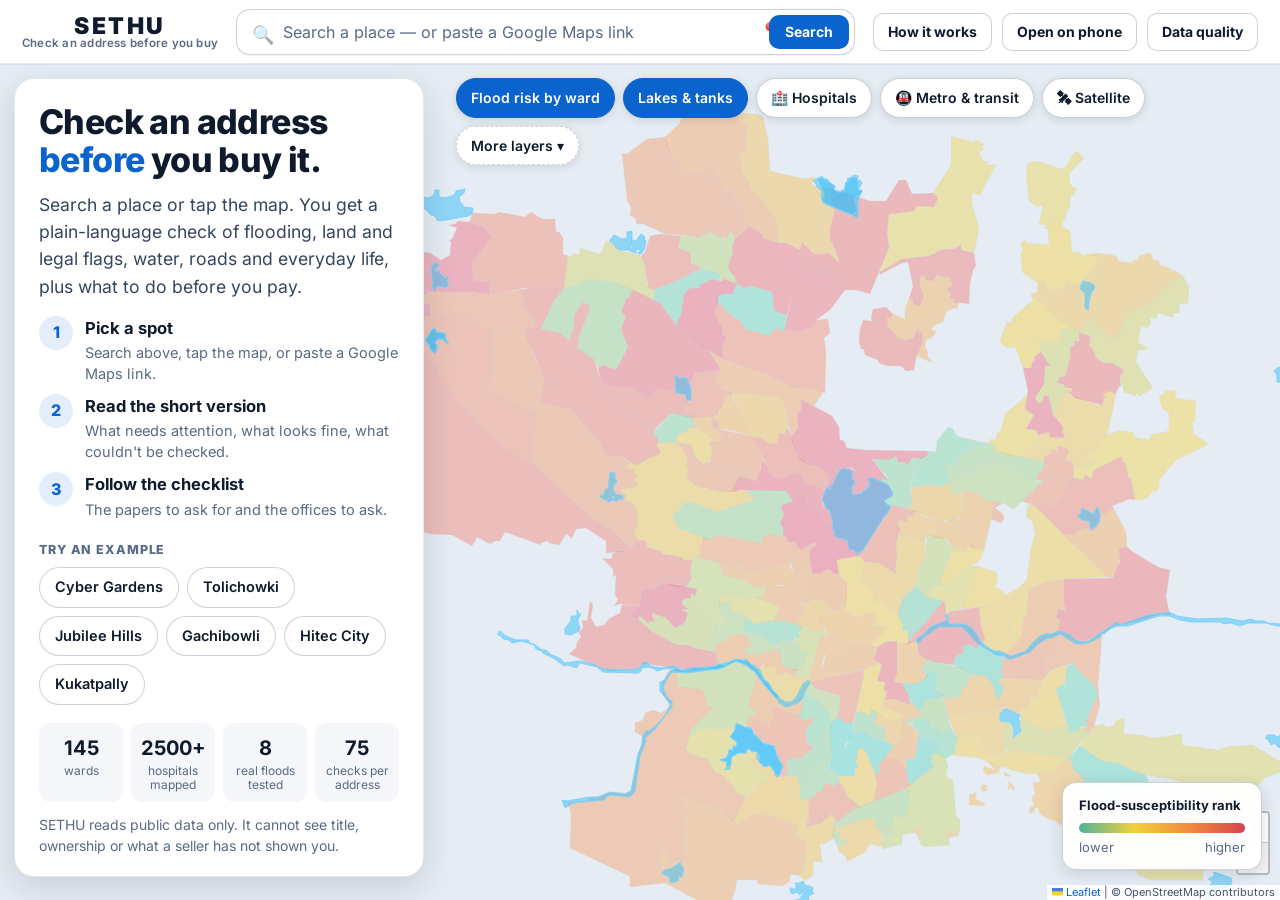
==== commit 306f6439: "Revert "Map upgrade: vector basemap with buildings and labels, clickable survey-plot outlines, match" ====
(no text change in the page or its own stylesheets)
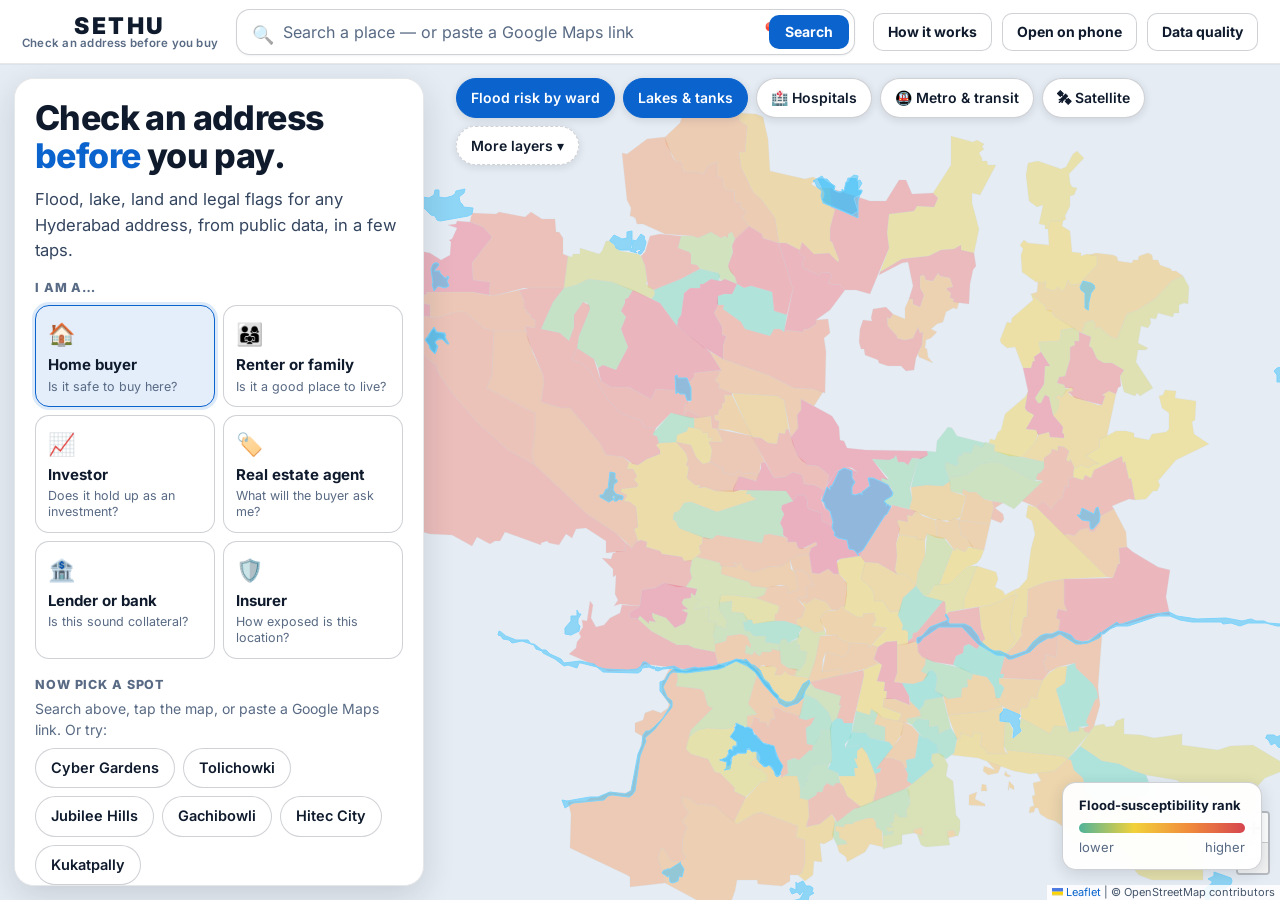
==== commit 73d37702: "Brief report: summary first, full report on request Side panel is now just the place, who is asking " ====
--- a/web/index.html
+++ b/web/index.html
@@ -8,6 +8,7 @@
 <link rel="stylesheet" href="vendor/leaflet.css">
 <link rel="stylesheet" href="platform/styles.css">
 <link rel="stylesheet" href="platform/theme.css">
+<link rel="stylesheet" href="platform/brief.css">
 </head>
 <body>
 <header class="topbar">
@@ -71,6 +72,7 @@
 <script src="platform/map.js"></script>
 <script src="platform/reports.js"></script>
 <script src="platform/view.js"></script>
+<script src="platform/brief.js"></script>
 <script src="platform/app.js"></script>
 </body>
 </html>
--- a/web/platform/brief.css
+++ b/web/platform/brief.css
@@ -0,0 +1,112 @@
+/* SETHU brief: the short, tappable answer beside the map. Loaded after theme.css and reuses its tokens. */
+.b-dock{padding:20px 20px 18px}
+.b-dock .v-dh{font-size:25px}
+.b-p{font-size:15px;line-height:1.5;color:var(--text2);margin:6px 0}.b-muted{color:var(--muted);font-size:14px}
+.b-sub{font-size:12.5px;font-weight:800;letter-spacing:.06em;text-transform:uppercase;color:var(--muted);margin:2px 0 6px}
+
+/* what the check is about: one line, the form only when asked */
+.b-id{margin:12px 0 4px}
+.b-id>summary{list-style:none;display:flex;align-items:center;gap:10px;cursor:pointer;padding:9px 12px;border-radius:12px;background:var(--mutebg);color:var(--text2);font-size:14.5px;font-weight:600}
+.b-id>summary::-webkit-details-marker{display:none}
+.b-id>summary .v-ic{background:transparent;width:auto;height:auto;font-size:1.15em;color:inherit}
+.b-id>summary em{margin-left:auto;font-style:normal;font-size:13px;font-weight:700;color:var(--accent);white-space:nowrap;text-decoration:underline}
+.b-id.t-ok>summary{background:var(--okbg);color:var(--a)}.b-id.t-warn>summary{background:var(--warnbg);color:var(--c)}.b-id.t-bad>summary{background:var(--badbg);color:var(--e)}
+.b-id[open]>summary{border-radius:12px 12px 0 0}.b-id[open]>.v-card{border-radius:0 0 14px 14px;box-shadow:none;margin:0;padding:16px}.b-id .v-card h2{font-size:18px}
+
+/* who is asking */
+.b-who{display:flex;gap:6px;overflow-x:auto;padding:10px 2px 8px;margin:0 -2px;scrollbar-width:thin}
+.b-pill{flex:none;display:inline-flex;align-items:center;gap:6px;border:1px solid var(--line2);background:#fff;color:var(--text);border-radius:999px;padding:7px 13px;font-size:14px;font-weight:700;cursor:pointer;white-space:nowrap;transition:background .12s,border-color .12s}
+.b-pill:hover{border-color:var(--accent);background:var(--infobg)}.b-pill.on{background:var(--accent);border-color:var(--accent);color:#fff}
+
+/* the answer */
+.b-head{border-radius:16px;padding:16px 18px;margin:6px 0 12px;background:var(--mutebg);border:1px solid var(--line)}
+.b-head h2{font-size:23px;line-height:1.2;font-weight:800;letter-spacing:-.3px;margin:2px 0 4px}
+.b-head.h-bad{background:var(--badbg);border-color:rgba(192,38,45,.28)}.b-head.h-bad h2{color:var(--e)}
+.b-head.h-warn{background:var(--warnbg);border-color:rgba(150,88,0,.28)}.b-head.h-warn h2{color:var(--c)}
+.b-head.h-ok{background:var(--okbg);border-color:rgba(22,128,60,.28)}.b-head.h-ok h2{color:var(--a)}
+.b-flags{display:flex;flex-wrap:wrap;gap:6px;margin:8px 0 2px}
+.b-flag{border:none;border-radius:999px;padding:7px 14px;font-size:14px;font-weight:800;cursor:pointer;color:#fff}
+.b-flag.f-bad{background:var(--e)}.b-flag.f-warn{background:var(--c)}.b-flag:hover{filter:brightness(.92)}
+.b-bar{display:flex;align-items:center;justify-content:space-between;gap:10px;font-size:13.5px;color:var(--muted);margin:6px 2px 8px}
+.b-toggle{border:1px solid var(--line2);background:#fff;color:var(--accent);border-radius:999px;padding:5px 12px;font-size:13px;font-weight:700;cursor:pointer;white-space:nowrap}
+.b-toggle.on{background:var(--accent);color:#fff;border-color:var(--accent)}
+
+/* topic tiles */
+.b-grid{display:grid;grid-template-columns:1fr 1fr;gap:10px;align-items:start}
+.b-tile{background:#fff;border:1px solid var(--line);border-left:5px solid #7d8aa0;border-radius:14px;box-shadow:0 1px 2px rgba(15,27,45,.05);transition:box-shadow .15s,transform .15s}
+.b-tile:hover{box-shadow:0 6px 18px rgba(15,27,45,.12)}
+.b-tile.tl-bad{border-left-color:var(--e)}.b-tile.tl-warn{border-left-color:var(--c)}.b-tile.tl-ok{border-left-color:var(--a)}.b-tile.tl-info{border-left-color:var(--accent)}
+.b-tile[open]{grid-column:1/-1;box-shadow:0 8px 24px rgba(15,27,45,.12)}
+.b-tile>summary{list-style:none;cursor:pointer;display:grid;grid-template-columns:auto 1fr;gap:4px 10px;align-items:center;padding:12px 12px 10px}
+.b-tile>summary::-webkit-details-marker{display:none}
+.b-tic{font-size:22px;width:34px;height:34px;display:grid;place-items:center;background:var(--surface2);border-radius:10px;grid-row:1/3}
+.b-tt{display:flex;flex-direction:column;min-width:0}.b-tt b{font-size:15.5px;line-height:1.2}.b-tt small{font-size:12.5px;color:var(--muted);line-height:1.25}
+.b-tile>summary .v-badge{grid-column:1/-1;justify-self:start;margin-top:2px;font-size:12.5px;padding:3px 10px 3px 5px}
+.b-line{grid-column:1/-1;font-size:13.5px;line-height:1.35;color:var(--text2);display:-webkit-box;-webkit-line-clamp:2;-webkit-box-orient:vertical;overflow:hidden}
+.b-tile[open] .b-line{-webkit-line-clamp:3}
+.b-seg{grid-column:1/-1;display:flex;gap:2px;height:6px;border-radius:99px;overflow:hidden;background:var(--mutebg);margin-top:2px}
+.b-seg i{display:block;min-width:4px}.sg-bad{background:var(--e)}.sg-warn{background:#d98a14}.sg-ok{background:var(--a)}.sg-mute{background:#b6c0d0}
+.b-panel{padding:2px 14px 14px;border-top:1px solid var(--line)}
+.b-why-t{font-size:13.5px;line-height:1.5;color:var(--text2);margin:10px 0 6px;background:var(--surface2);border-radius:10px;padding:9px 11px}
+.b-facts{display:flex;flex-direction:column}
+.b-fact{display:flex;gap:10px;padding:10px 0;border-bottom:1px solid var(--line)}.b-fact:last-child{border-bottom:none}
+.b-fact>.v-ic{margin-top:2px;width:22px;height:22px;font-size:13px}
+.b-ft{min-width:0;flex:1}.b-fh{display:flex;justify-content:space-between;gap:8px;align-items:baseline}.b-fh b{font-size:15px;line-height:1.3}.b-fh em{font-style:normal;font-size:12px;font-weight:800;white-space:nowrap}
+.s-bad{color:var(--e)}.s-warn{color:var(--c)}.s-ok{color:var(--a)}.s-info{color:var(--accent)}.s-mute{color:var(--muted)}
+.b-fv{font-size:14px;line-height:1.45;color:var(--text2);margin-top:2px;overflow-wrap:anywhere}
+.b-why,.b-rest{margin-top:5px}
+.b-why>summary,.b-rest>summary{cursor:pointer;font-size:13px;font-weight:700;color:var(--accent);list-style:none}
+.b-why>summary::-webkit-details-marker,.b-rest>summary::-webkit-details-marker{display:none}
+.b-why>summary::before{content:'▸ ';font-size:11px}.b-why[open]>summary::before{content:'▾ '}
+.b-rest>summary{padding:10px 0 2px}.b-rest>summary::before{content:'+ '}.b-rest[open]>summary::before{content:'– '}
+.b-whyb{background:var(--surface2);border-radius:10px;padding:8px 12px;margin-top:6px;font-size:13.5px}
+.b-whyb .v-dl{display:grid;grid-template-columns:auto 1fr;gap:3px 12px;margin:6px 0}.b-whyb dt{color:var(--muted);font-weight:700;font-size:12.5px}.b-whyb dd{margin:0;overflow-wrap:anywhere}
+.b-do{margin:6px 0 2px;font-size:13.5px;color:var(--text)}
+.b-act{margin-top:10px;background:var(--infobg);border-radius:12px;padding:10px 12px}.b-act p{font-size:14px;line-height:1.45;margin:4px 0;color:var(--text)}.b-act .b-sub{color:var(--accent)}
+.b-tiers{display:grid;grid-template-columns:repeat(3,1fr);gap:8px;margin:10px 0}
+.b-tier{background:var(--surface2);border-radius:12px;padding:10px 6px;text-align:center}.b-tier span{display:block;font-size:12.5px;color:var(--muted);font-weight:700}.b-tier b{display:block;font-size:28px;line-height:1.1}.b-tier small{font-size:11.5px;color:var(--muted)}
+.b-tier.tA b,.b-tier.tB b{color:var(--a)}.b-tier.tC b{color:var(--c)}.b-tier.tD b,.b-tier.tE b{color:var(--e)}
+.b-two{display:grid;grid-template-columns:1fr;gap:6px;margin:8px 0}
+.b-ul{list-style:none;display:flex;flex-direction:column;gap:8px}.b-ul li{display:flex;gap:9px;font-size:14px;line-height:1.4}.b-ul .v-ic{margin-top:2px;width:20px;height:20px;font-size:12px}
+
+/* do these first */
+.b-todo{margin:16px 0 4px}
+.b-chk{display:flex;gap:10px;align-items:flex-start;padding:10px 12px;border:1px solid var(--line);border-radius:12px;margin-top:7px;cursor:pointer;background:#fff}
+.b-chk input{width:20px;height:20px;margin-top:2px;accent-color:var(--accent);flex:none}
+.b-chk b{display:block;font-size:14.5px;line-height:1.35}.b-chk small{display:block;font-size:12.5px;color:var(--muted);margin-top:2px}
+.b-chk.done{background:var(--okbg)}.b-chk.done b{text-decoration:line-through;color:var(--muted)}
+
+.b-foot{margin-top:14px}
+.b-links{display:flex;gap:16px;flex-wrap:wrap;margin:2px 0 8px}
+.b-sure{margin:10px 0 2px;border:1px solid var(--line);border-radius:12px;padding:0 12px;background:var(--surface2)}
+.b-sure>summary{cursor:pointer;font-weight:700;font-size:14px;padding:10px 0;color:var(--text2)}
+.b-sure ul{margin:0 0 10px 18px;font-size:13.5px;line-height:1.5;color:var(--text2)}.b-sure li{margin:5px 0}
+
+/* before a place is picked */
+.b-cards{display:grid;grid-template-columns:1fr 1fr;gap:8px;margin:8px 0 16px}
+.b-card{display:flex;flex-direction:column;align-items:flex-start;gap:2px;text-align:left;background:#fff;border:1.5px solid var(--line2);border-radius:14px;padding:11px 12px;cursor:pointer;transition:border-color .12s,background .12s,transform .1s}
+.b-card:hover{border-color:var(--accent);background:var(--infobg);transform:translateY(-1px)}
+.b-card.on{border-color:var(--accent);background:var(--infobg);box-shadow:0 0 0 3px rgba(11,99,206,.14)}
+.b-ci{font-size:22px}.b-card b{font-size:15px}.b-card small{font-size:12.5px;color:var(--muted);line-height:1.3}
+.b-first{margin:2px 0 6px}
+
+/* the report page: summary first, full report below on request */
+.b-page{max-width:920px;margin:0 auto;padding:22px 18px 100px;display:flex;flex-direction:column;gap:6px}
+.b-page .b-grid{grid-template-columns:repeat(3,1fr)}
+.b-page .b-head{padding:20px 24px}.b-page .b-head h2{font-size:30px}
+.b-page .b-id{margin:0 0 6px}
+.v-views .b-who{padding:0;margin:0}
+.b-iam{margin:14px 0 0}
+.b-fullcta{margin:18px 0 6px;text-align:center}.b-fullcta .v-btn{max-width:420px;margin:0 auto}
+.b-full{margin-top:22px;padding-top:20px;border-top:2px dashed var(--line2)}
+.b-fullh{display:flex;justify-content:space-between;align-items:flex-end;gap:12px;margin-bottom:6px}.b-fullh h2{font-size:24px;font-weight:800;letter-spacing:-.3px}
+.b-full .v-page{padding:10px 0 0;max-width:none}
+@media (max-width:860px){.b-page .b-grid{grid-template-columns:1fr 1fr}}
+@media (max-width:520px){.b-page .b-grid,.b-cards{grid-template-columns:1fr}.b-page .b-head h2{font-size:23px}}
+@media print{.b-dock,.b-fullcta,.b-toggle,.b-bar{display:none}.b-tile>.b-panel{display:block}}
+
+/* report header: who-is-asking pills get their own row so the tools never get squeezed */
+.v-rin .v-back{grid-row:1}
+.v-rtools{grid-row:1;grid-column:3;flex-wrap:wrap;justify-content:flex-end}
+.v-views{grid-column:1/-1;grid-row:2}
+@media (max-width:860px){.v-rin{grid-template-columns:auto 1fr}.v-rtools{grid-column:1/-1;grid-row:3;justify-content:flex-start}}
